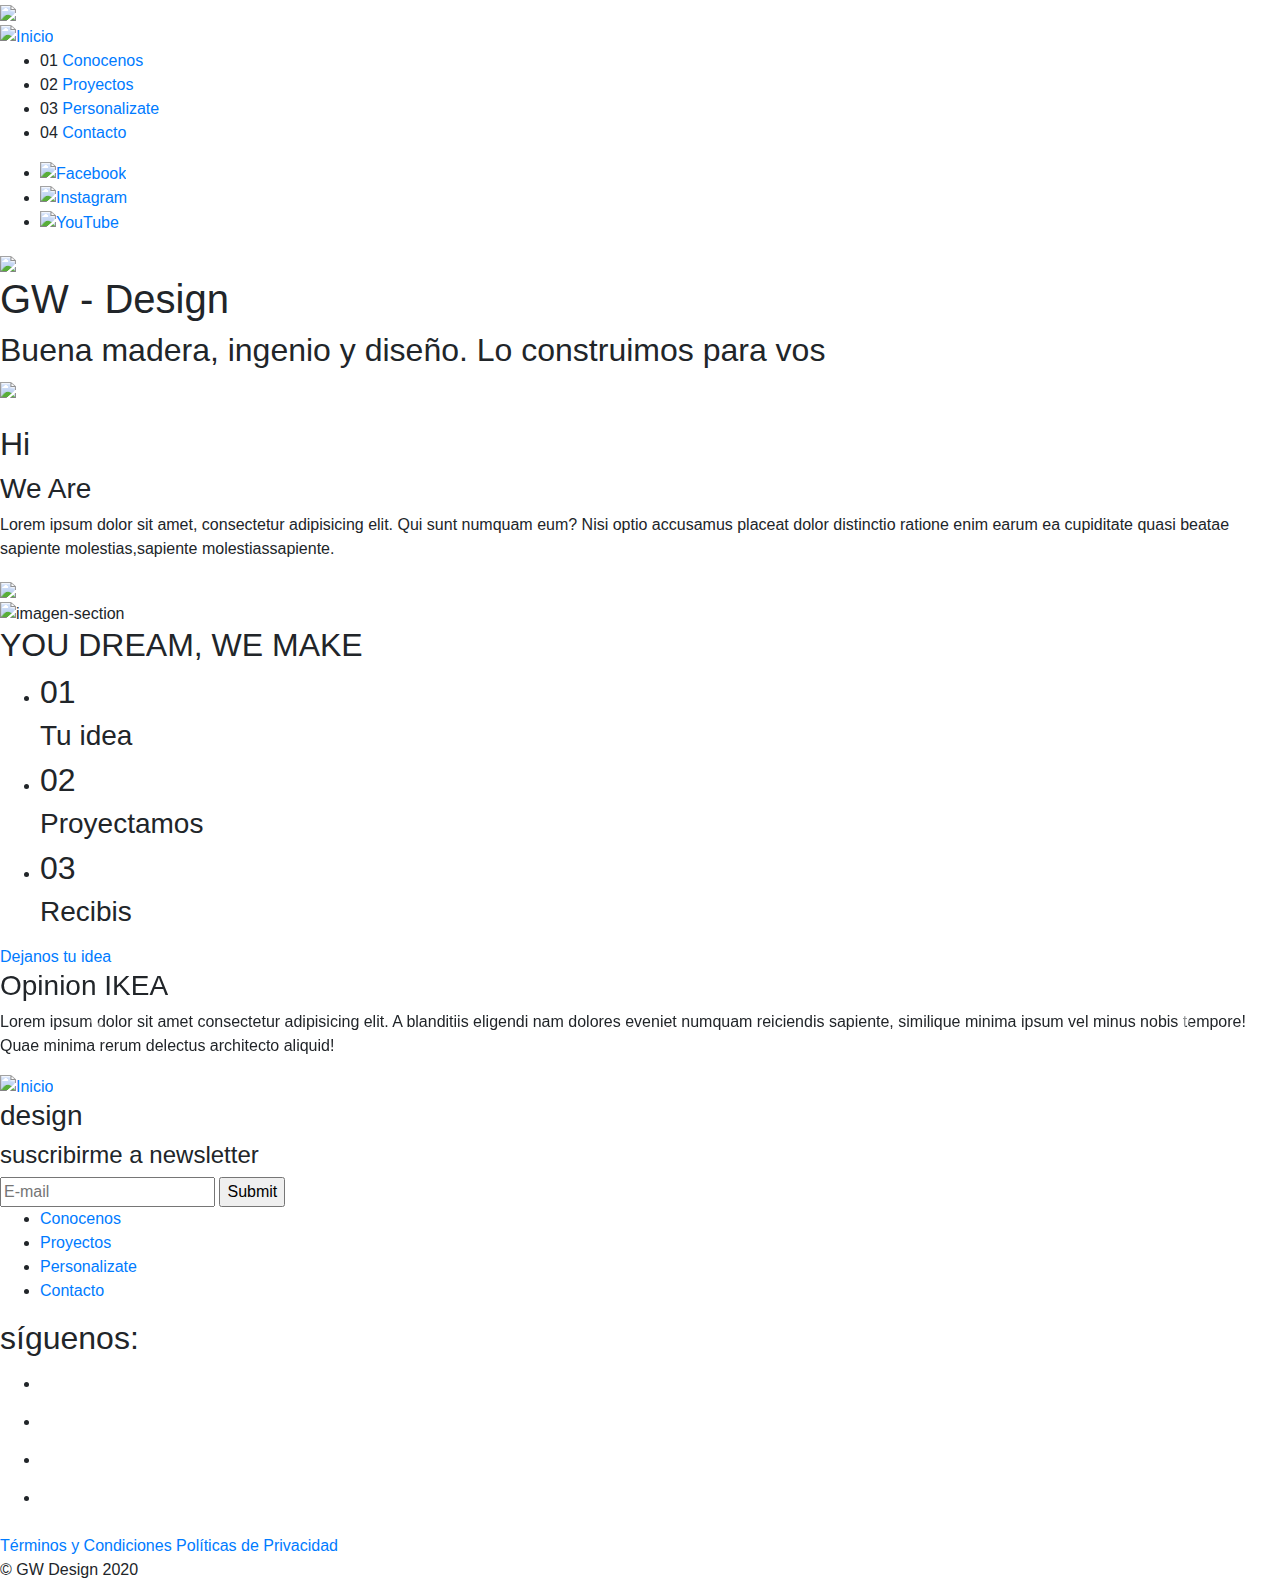
==== index.html @ 8728ce6c "agregue index html con wireframe" ====
<!DOCTYPE html>
<html lang="en">
<head>
    <meta charset="UTF-8">
    <meta name="viewport" content="width=device-width, initial-scale=1.0,  shrink-to-fit=no">
    <meta name="keywords" content="Wood, madera, diseño, personalizado, muebles, oficina, decoracion">
    <link rel="stylesheet" type="text/css" href="css/main.css">
    <link rel="stylesheet" href="https://cdnjs.cloudflare.com/ajax/libs/animate.css/4.1.0/animate.min.css"/>
    <link rel="stylesheet" href="css/animate.css">
    <link rel="stylesheet" href="css/bootstrap.css">
    <link rel="stylesheet" href="css/bootstrap-reboot.css">

    <!-- Bootstrap CSS -->
    <link rel="stylesheet" href="https://stackpath.bootstrapcdn.com/bootstrap/4.5.2/css/bootstrap.min.css" integrity="sha384-JcKb8q3iqJ61gNV9KGb8thSsNjpSL0n8PARn9HuZOnIxN0hoP+VmmDGMN5t9UJ0Z" crossorigin="anonymous">
    <title>GW Design</title>
</head>
<body>
    <header>
        <div id="mySidenav" class="sidenav">
            <a href="javascript:void(0)" class="closeboton""><div class="containeren change" onclick="closeNav()"><img src="images/closemenu.png" width="120px"></div></a>
                <section class="gran-menu">
                    <div class="inicio">
                        <a href="index.html"><img src="images/GWD.png" alt="Inicio" class="logo-ini" height="150px"></a>
                    </div>
                    <div class="lista">   
                        <ul class="listeni-menu">
                            <li>
                                <div class="menu-compuesto">
                                    <span class="number">01</span>
                                    <a href="conocenos.html" class="a-no-se-rompe">Conocenos</a>
                                </div>
                            </li>                    
                            <li>
                                <div class="menu-compuesto">
                                    <span class="number">02</span>
                                    <a href="nuestros-proyectos.html" class="a-no-se-rompe">Proyectos</a>
                                </div>
                            </li>                            
                            <li>
                                <div class="menu-compuesto">
                                    <span class="number">03</span>
                                    <a href="personalizate.html" class="a-no-se-rompe">Personalizate</a>
                                </div>
                            </li>                    
                            <li>
                                <div class="menu-compuesto">
                                    <span class="number">04</span>
                                    <a href="contacto.html" class="a-no-se-rompe">Contacto</a>
                                </div>
                            </li>
                        </ul>
                    </div>
                    <ul class="redes">
                        <li><a href="https://www.facebook.com"target="_blank"><img src="images/face.png" alt="Facebook" width="20px"></a></li>
                        <li><a href="https://www.instagram.com"target="_blank"><img src="images/insta.png" alt="Instagram" width="20px"></a></li>
                        <li><a href="https://www.youtube.com"target="_blank"><img src="images/you.png" alt="YouTube" width="20px"></a></li>            
                    </ul>
                </section>
        </div>
            <div class="boton-openmenu">    
                <img src="images/openmenu.png" class="containeren" onclick="openNav()" width="120px">
            </span>
    </header>
<div class="line-mid"></div>
<section>
    <div class="design">
        <h1>GW - Design</h1>
        <div class="line-design">
            <span class="linegros"></span>
            <h2 class="descri">Buena madera, ingenio y diseño. Lo construimos para vos</h2>
        </div>
        <a href="#hi-we"><img src="images/go-to.png" width="50px" class="go-hi"></a>
    </div>
</section>
<a href="index.html"><img src="images/GWd.png" height="150px" class="goto-index" alt=""></a>
<a name=hi-we-are></a>
<section id="hi-we">
    <div class="line-mid-white"></div>
    <div class="int-hi-we">        
        <div class="hi-descri">
            <h2>Hi</h2>
            <h3>We Are</h3>        
            <p>Lorem ipsum dolor sit amet, consectetur adipisicing elit. Qui sunt numquam eum? Nisi optio accusamus placeat dolor distinctio ratione enim earum ea cupiditate quasi beatae sapiente molestias,sapiente molestiassapiente.</p>
        </div>
        <div class="descubre">
            <a href="nuestros-proyectos.html"><img src="images/discover.png" width="50px" class="discover"></a>
        </div>
        <div class="traslate-bloq wow animate__animated animate__fadeInUp"></div>
        <img src="images/giphy.gif" alt="imagen-section" class="hi-img wow animate__animated animate__fadeInRight " height="300px" width="300px">
        
    </div>
    
</section>
<section class="dream">
    <div>
        <h2>YOU DREAM, WE MAKE</h2>
    </div>
    <div>
        <ul class="idea">
        <li>
            <div>
                <h2>01</h2>
            </div>                
            <div>
                <h3>Tu idea</h3>
            </div>
        </li>
        <li>
            <div>
                <h2>02</h2>
            </div>
            <div>
                <h3>Proyectamos</h3>
            </div>
        </li>
        <li>
            <div>
                <h2>03</h2>
            </div>
            <div>
                <h3>Recibis</h3>
            </div>
    
        </li>            
        </ul>
    </div>
    <div>
            <a href="personalizate.html">Dejanos tu idea</a>
    </div>
</section>


<!BOOTSTRAP!>
<section>
    <div id="carouselExampleFade" class="carousel slide carousel-fade" data-ride="carousel">
        <div class="carousel-inner">
          <div class="carousel-item active">
              <div class="bloque-slider">
                  <h3>Opinion IKEA</h3>
                  <p>Lorem ipsum dolor sit amet consectetur adipisicing elit. A blanditiis eligendi nam dolores eveniet numquam reiciendis sapiente, similique minima ipsum vel minus nobis tempore! Quae minima rerum delectus architecto aliquid!</p>
              </div>
          </div>
          <div class="carousel-item">
            <div class="bloque-slider">
                <h3>Opinion Dêgê</h3>
                <p> A blanditiis eligendi nam dolores eveniet numquam reiciendis sapiente, similique minima ipsum vel minus nobis tempore! Quae minima rerum delectus architecto aliquid! Lorem ipsum dolor sit amet consectetur adipisicing elit.</p>
            </div>
          </div>
          <div class="carousel-item">
            <div class="bloque-slider">
                <h3>Opinion Awwwards</h3>
                <p>similique minima ipsum vel minus nobis tempore! Quae minima rerum delectus architecto aliquid!Lorem ipsum dolor sit amet consectetur adipisicing elit. A blanditiis eligendi nam dolores eveniet numquam reiciendis sapiente, </p>
            </div>
          </div>
        </div>
        <a class="carousel-control-prev" href="#carouselExampleFade" role="button" data-slide="prev">
          <span class="carousel-control-prev-icon" aria-hidden="true"></span>
          <span class="sr-only">Previous</span>
        </a>
        <a class="carousel-control-next" href="#carouselExampleFade" role="button" data-slide="next">
          <span class="carousel-control-next-icon" aria-hidden="true"></span>
          <span class="sr-only">Next</span>
        </a>
    </div>
</section>


<footer id="footer">
    <div class="bigfooter">
        <div class="footer-left">
            <div class="foot-logo">
                <a href="index.html"><img src="images/GWdesplegado.png" alt="Inicio" width="100px"></a>
                <h3>design</h3>
            </div>
            <div class="foot-newsletter">
                <h4>suscribirme a newsletter</h4>
                <form method="POST" action="#" enctype="multipart/form-data" class="form-newsletter">
                    <input type="email" placeholder="E-mail" class="borderline" required>
                    <input type="submit" class="register-newsletter">
                </form>
                
            </div>
        </div>
        <div class="footer-right">
                <div class="foot-menu">
                <ul>
                    <li><a href="conocenos.html">Conocenos</a></li>                    
                    <li><a href="nuestros-proyectos.html">Proyectos</a></li>
                    <li><a href="personalizate.html">Personalizate</a></li>                    
                    <li><a href="contacto.html">Contacto</a></li>
                </ul>
            </div>
            <div class="footer-redes">
                <h2>síguenos:</h2>
                <div>
                    <ul class="logo-redfoot">
                        <li><a href="https://www.facebook.com"  target="_blank"><svg class="circle" width="38" height="38" viewBox="0 0 38 38" fill="none" xmlns="http://www.w3.org/2000/svg"><path fill-rule="evenodd" clip-rule="evenodd" d="M38 19C38 29.4934 29.4934 38 19 38C8.50659 38 0 29.4934 0 19C0 8.50659 8.50659 0 19 0C29.4934 0 38 8.50659 38 19ZM20.3863 19.7439H23.7766L24.2254 15.3829H20.3866V12.8139C20.3866 11.8503 21.0234 11.6241 21.4762 11.6241H24.2369V7.38701L20.432 7.37109C16.2092 7.37109 15.2497 10.5341 15.2497 12.5541V15.3788H12.8067V19.7439H15.2497V32.1644H20.3863V19.7439Z"></path></svg></a></li>
                        <li><a href="https://www.instagram.com"target="_blank"><svg class="circle" width="38" height="38" viewBox="0 0 38 38" fill="none" xmlns="http://www.w3.org/2000/svg"><path d="M22.6367 19C22.6367 21.0085 21.0085 22.6367 19 22.6367C16.9915 22.6367 15.3633 21.0085 15.3633 19C15.3633 16.9915 16.9915 15.3633 19 15.3633C21.0085 15.3633 22.6367 16.9915 22.6367 19Z" ></path><path d="M27.505 12.5655C27.3302 12.0918 27.0513 11.663 26.6889 11.311C26.3369 10.9486 25.9084 10.6697 25.4344 10.4949C25.05 10.3456 24.4725 10.1679 23.4088 10.1194C22.2581 10.067 21.9131 10.0557 19 10.0557C16.0866 10.0557 15.7416 10.0667 14.5912 10.1192C13.5275 10.1679 12.9497 10.3456 12.5656 10.4949C12.0916 10.6697 11.6628 10.9486 11.3111 11.311C10.9487 11.663 10.6698 12.0915 10.4947 12.5655C10.3454 12.9499 10.1677 13.5277 10.1193 14.5914C10.0668 15.7418 10.0555 16.0868 10.0555 19.0002C10.0555 21.9133 10.0668 22.2583 10.1193 23.409C10.1677 24.4727 10.3454 25.0502 10.4947 25.4346C10.6698 25.9086 10.9484 26.3371 11.3108 26.6891C11.6628 27.0515 12.0913 27.3304 12.5653 27.5052C12.9497 27.6548 13.5275 27.8325 14.5912 27.8809C15.7416 27.9334 16.0863 27.9444 18.9997 27.9444C21.9134 27.9444 22.2584 27.9334 23.4085 27.8809C24.4722 27.8325 25.05 27.6548 25.4344 27.5052C26.3859 27.1382 27.138 26.3861 27.505 25.4346C27.6543 25.0502 27.832 24.4727 27.8807 23.409C27.9332 22.2583 27.9442 21.9133 27.9442 19.0002C27.9442 16.0868 27.9332 15.7418 27.8807 14.5914C27.8323 13.5277 27.6546 12.9499 27.505 12.5655ZM19 24.6022C15.9057 24.6022 13.3974 22.0942 13.3974 18.9999C13.3974 15.9056 15.9057 13.3975 19 13.3975C22.094 13.3975 24.6024 15.9056 24.6024 18.9999C24.6024 22.0942 22.094 24.6022 19 24.6022ZM24.8239 14.4853C24.1008 14.4853 23.5146 13.8991 23.5146 13.176C23.5146 12.453 24.1008 11.8668 24.8239 11.8668C25.5469 11.8668 26.1331 12.453 26.1331 13.176C26.1328 13.8991 25.5469 14.4853 24.8239 14.4853Z" ></path><path d="M19 0C8.50819 0 0 8.50819 0 19C0 29.4918 8.50819 38 19 38C29.4918 38 38 29.4918 38 19C38 8.50819 29.4918 0 19 0ZM29.8443 23.4981C29.7916 24.6595 29.6069 25.4524 29.3373 26.1465C28.7705 27.612 27.612 28.7705 26.1465 29.3373C25.4527 29.6069 24.6595 29.7913 23.4984 29.8443C22.3349 29.8974 21.9632 29.9102 19.0003 29.9102C16.037 29.9102 15.6657 29.8974 14.5019 29.8443C13.3408 29.7913 12.5476 29.6069 11.8538 29.3373C11.1256 29.0633 10.4663 28.6339 9.92125 28.0788C9.36635 27.534 8.93698 26.8744 8.66301 26.1465C8.39339 25.4527 8.20871 24.6595 8.15594 23.4984C8.10231 22.3346 8.08984 21.963 8.08984 19C8.08984 16.037 8.10231 15.6654 8.15565 14.5019C8.20842 13.3405 8.39281 12.5476 8.66243 11.8535C8.9364 11.1256 9.36606 10.466 9.92125 9.92125C10.466 9.36606 11.1256 8.93669 11.8535 8.66272C12.5476 8.3931 13.3405 8.20871 14.5019 8.15565C15.6654 8.1026 16.037 8.08984 19 8.08984C21.963 8.08984 22.3346 8.1026 23.4981 8.15594C24.6595 8.20871 25.4524 8.3931 26.1465 8.66243C26.8744 8.9364 27.534 9.36606 28.079 9.92125C28.6339 10.4663 29.0636 11.1256 29.3373 11.8535C29.6072 12.5476 29.7916 13.3405 29.8446 14.5019C29.8977 15.6654 29.9102 16.037 29.9102 19C29.9102 21.963 29.8977 22.3346 29.8443 23.4981Z"></path></svg></a></li>
                        <li><a href="https://www.youtube.com"target="_blank">
                        <svg class="circle" width="38" height="38" viewBox="0 0 38 38" fill="none" xmlns="http://www.w3.org/2000/svg"><path d="M16.6334 22.5596L22.8139 19L16.6334 15.4404V22.5596Z"></path><path d="M19 0C8.50819 0 0 8.50819 0 19C0 29.4918 8.50819 38 19 38C29.4918 38 38 29.4918 38 19C38 8.50819 29.4918 0 19 0ZM30.8721 19.0194C30.8721 19.0194 30.8721 22.8727 30.3833 24.7308C30.1093 25.7478 29.3074 26.5497 28.2904 26.8234C26.4323 27.3125 19 27.3125 19 27.3125C19 27.3125 11.5871 27.3125 9.70961 26.804C8.69258 26.5303 7.89067 25.7281 7.6167 24.7111C7.12761 22.8727 7.12761 19 7.12761 19C7.12761 19 7.12761 15.147 7.6167 13.2889C7.89038 12.2719 8.71201 11.4503 9.70961 11.1766C11.5677 10.6875 19 10.6875 19 10.6875C19 10.6875 26.4323 10.6875 28.2904 11.196C29.3074 11.4697 30.1093 12.2719 30.3833 13.2889C30.8918 15.147 30.8721 19.0194 30.8721 19.0194Z"></path></svg></a></li> 
                        <li><a href="https://www.linkedin.com/"  target="_blank"><svg class="circle" width="38" height="38" viewBox="0 0 38 38" fill="none" xmlns="http://www.w3.org/2000/svg"><path d="M19 0C8.50819 0 0 8.50819 0 19C0 29.4918 8.50819 38 19 38C29.4918 38 38 29.4918 38 19C38 8.50819 29.4918 0 19 0ZM13.4788 28.7227H8.85146V14.8011H13.4788V28.7227ZM11.1653 12.9001H11.1351C9.58234 12.9001 8.57806 11.8312 8.57806 10.4953C8.57806 9.1292 9.61307 8.08984 11.196 8.08984C12.779 8.08984 13.7531 9.1292 13.7832 10.4953C13.7832 11.8312 12.779 12.9001 11.1653 12.9001ZM30.1641 28.7227H25.5373V21.275C25.5373 19.4033 24.8673 18.1268 23.1931 18.1268C21.9148 18.1268 21.1535 18.9878 20.8189 19.819C20.6966 20.1165 20.6667 20.5322 20.6667 20.9482V28.7227H16.0397C16.0397 28.7227 16.1003 16.1072 16.0397 14.8011H20.6667V16.7723C21.2816 15.8237 22.3819 14.4744 24.8369 14.4744C27.8813 14.4744 30.1641 16.4641 30.1641 20.7401V28.7227Z"></path></svg></a></li>
                    </ul>
                </div>
            </div>
        </div>
    </div>
    <div class="foot-end">  
        <div class="foot-terms">
            <a href="#">Términos y Condiciones</a>
            <a href="#">Políticas de Privacidad</a>
        </div>
        <div class="copyright"><span>©</span> GW Design 2020</div>
    </div>
</footer>
</body>
</html>



<script>
    function openNav() {
        document.getElementById("mySidenav").style.width = "100vw";}
    function closeNav() {
        document.getElementById("mySidenav").style.width = "0";}
</script>
<script src="js/wow.min.js"></script>
<script>
new WOW().init();
</script>
<!-- jQuery first, then Popper.js, then Bootstrap JS -->
<script src="https://code.jquery.com/jquery-3.5.1.slim.min.js" integrity="sha384-DfXdz2htPH0lsSSs5nCTpuj/zy4C+OGpamoFVy38MVBnE+IbbVYUew+OrCXaRkfj" crossorigin="anonymous"></script>
<script src="https://cdn.jsdelivr.net/npm/popper.js@1.16.1/dist/umd/popper.min.js" integrity="sha384-9/reFTGAW83EW2RDu2S0VKaIzap3H66lZH81PoYlFhbGU+6BZp6G7niu735Sk7lN" crossorigin="anonymous"></script>
<script src="https://stackpath.bootstrapcdn.com/bootstrap/4.5.2/js/bootstrap.min.js" integrity="sha384-B4gt1jrGC7Jh4AgTPSdUtOBvfO8shuf57BaghqFfPlYxofvL8/KUEfYiJOMMV+rV" crossorigin="anonymous"></script>
</body>
</html>
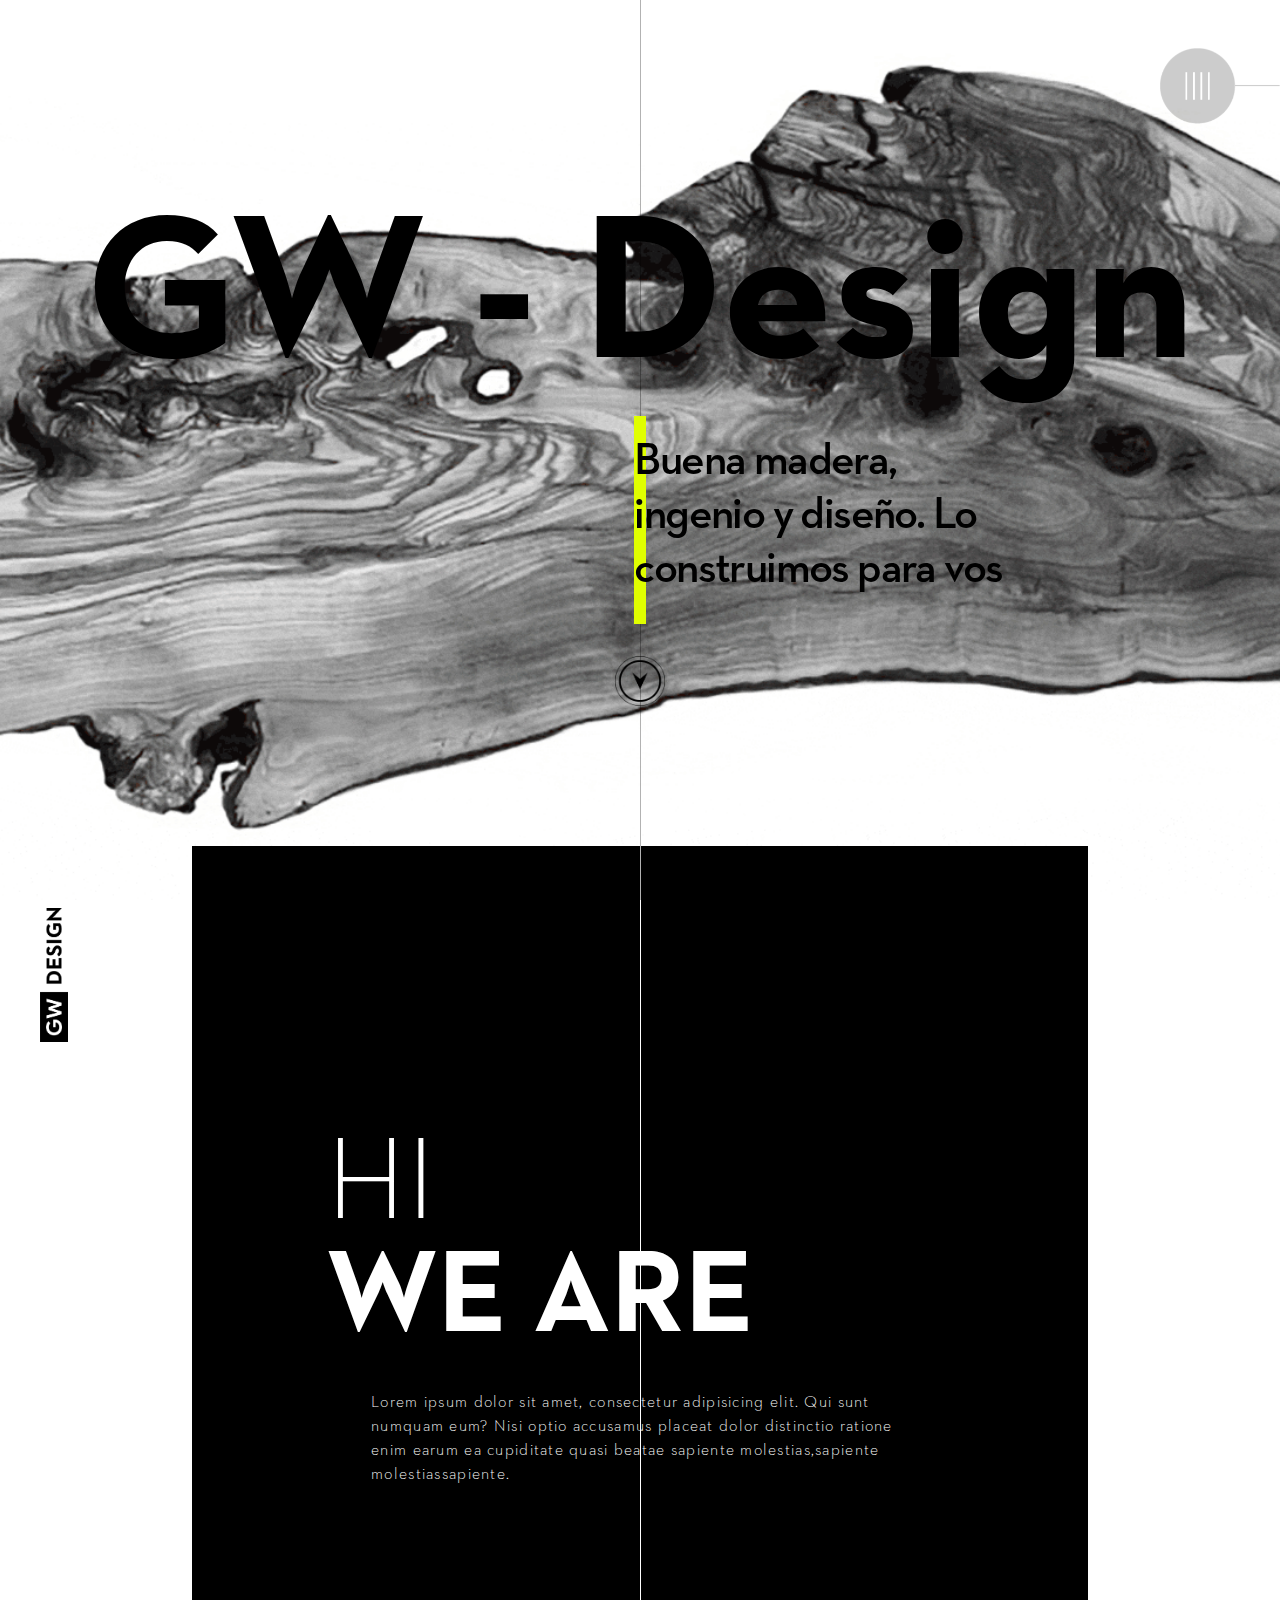
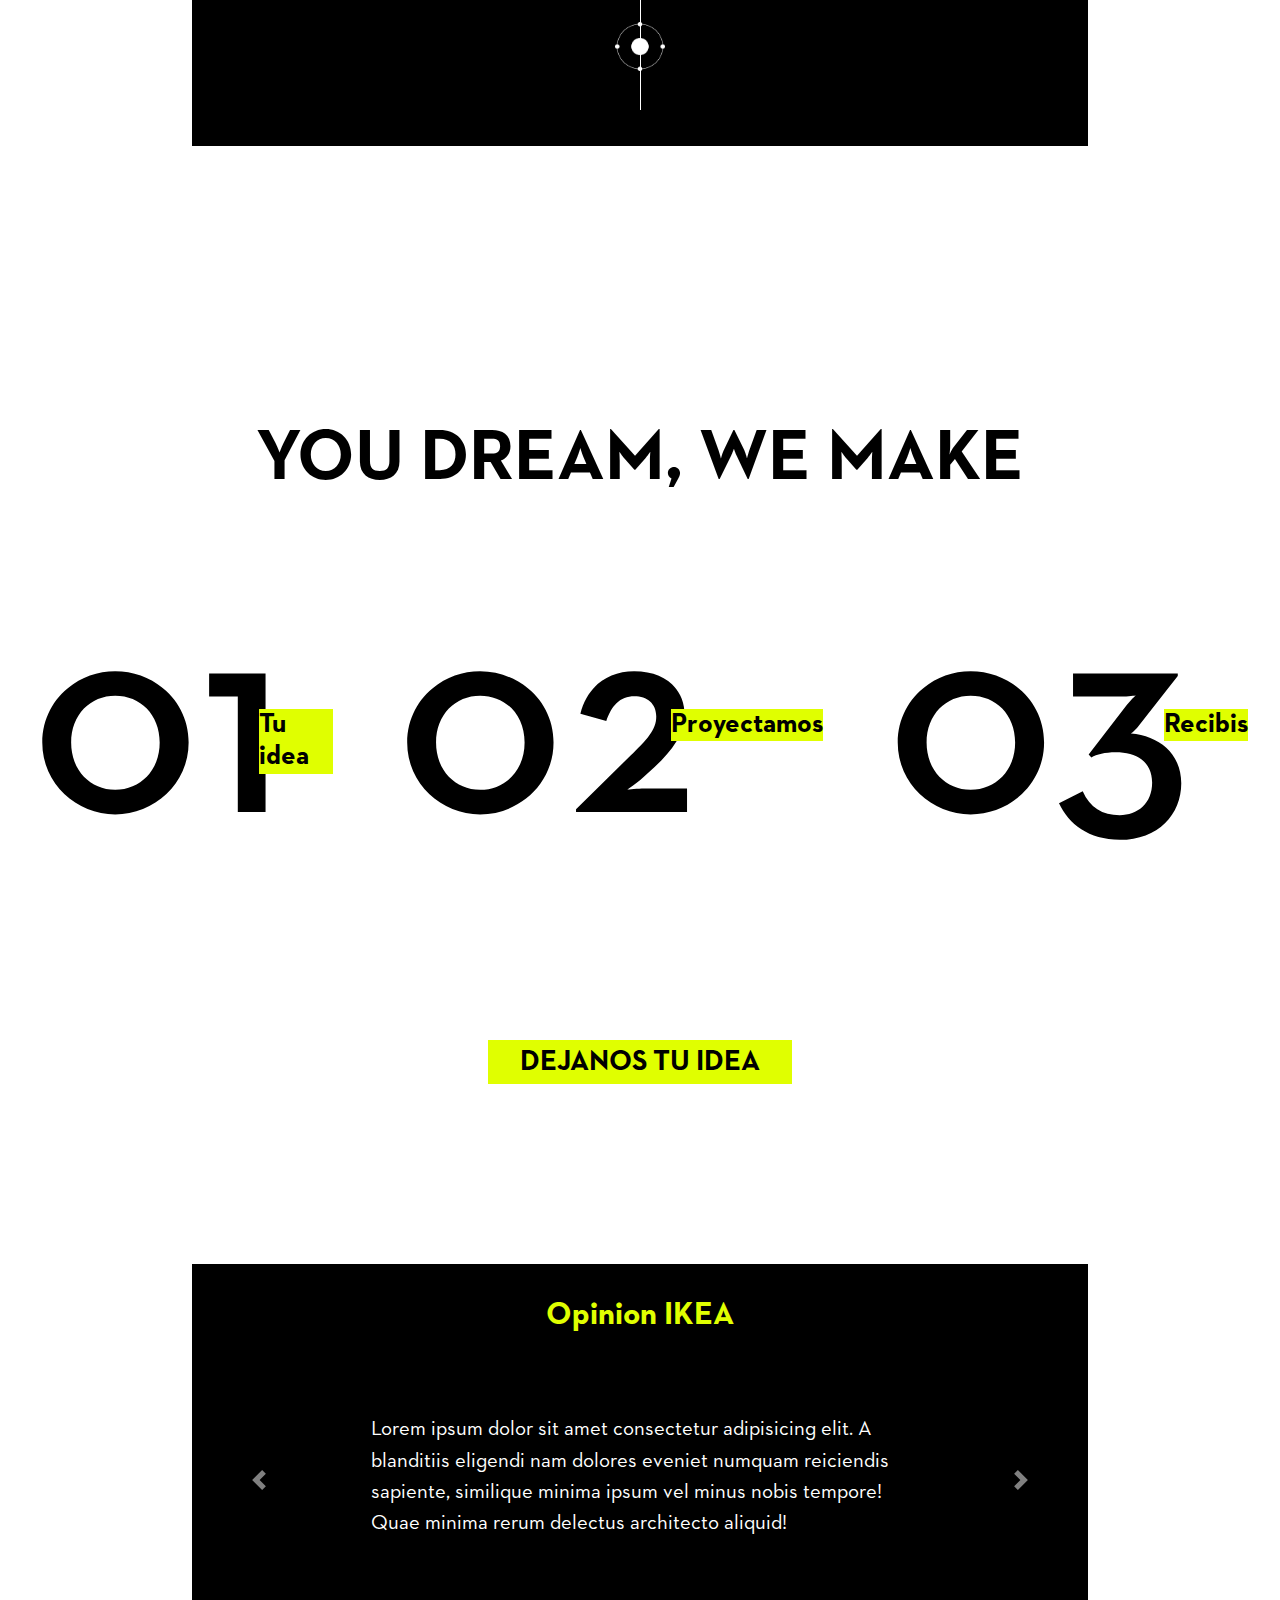
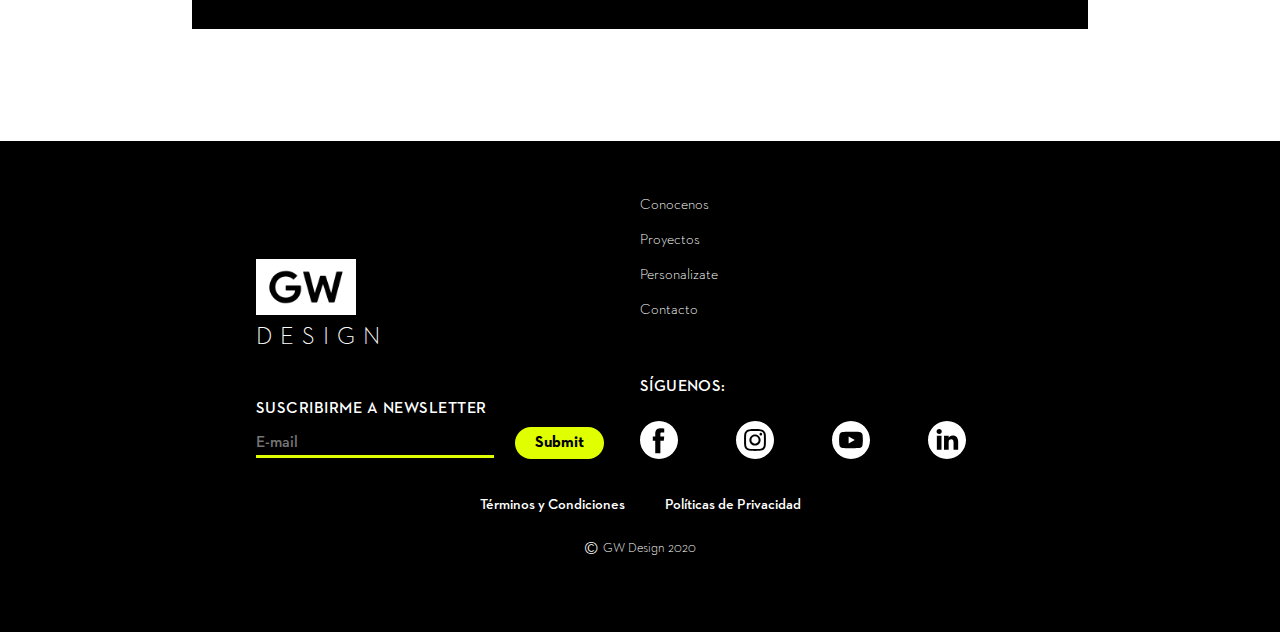
==== commit c5306eed: "actualizacion seo y titulos" ====
--- a/index.html
+++ b/index.html
@@ -3,7 +3,8 @@
 <head>
     <meta charset="UTF-8">
     <meta name="viewport" content="width=device-width, initial-scale=1.0,  shrink-to-fit=no">
-    <meta name="keywords" content="Wood, madera, diseño, personalizado, muebles, oficina, decoracion">
+    <meta name="description" content="Diseño y armado de muebles a medida>
+    <meta name="keywords" content="muebles a medida, muebles, escritorio, muebles personalizado, sillones, muebles para tv, rack tv, repisas de madera, estantes,  muebles rosario">
     <link rel="stylesheet" type="text/css" href="css/main.css">
     <link rel="stylesheet" href="https://cdnjs.cloudflare.com/ajax/libs/animate.css/4.1.0/animate.min.css"/>
     <link rel="stylesheet" href="css/animate.css">
@@ -12,7 +13,7 @@
 
     <!-- Bootstrap CSS -->
     <link rel="stylesheet" href="https://stackpath.bootstrapcdn.com/bootstrap/4.5.2/css/bootstrap.min.css" integrity="sha384-JcKb8q3iqJ61gNV9KGb8thSsNjpSL0n8PARn9HuZOnIxN0hoP+VmmDGMN5t9UJ0Z" crossorigin="anonymous">
-    <title>GW Design</title>
+    <title>GW Design - Diseñamos tu lugar unico</title>
 </head>
 <body>
     <header>
--- a/css/main.css
+++ b/css/main.css
@@ -0,0 +1,546 @@
+* {
+  padding: 0;
+  margin: 0;
+  scroll-behavior: smooth;
+  box-sizing: border-box;
+}
+
+.bloque-slider, .dream, .sidenav .gran-menu .redes {
+  display: flex;
+  flex-direction: column;
+  justify-content: center;
+  align-items: center;
+}
+
+.bloqder, .bloqizq, .sidenav .gran-menu .lista {
+  display: flex;
+  flex-direction: row;
+  justify-content: center;
+  align-items: center;
+}
+
+@font-face {
+  font-family: neutrabold;
+  src: url(../font/Neutraface2Text-Bold.otf);
+}
+@font-face {
+  font-family: neutralight;
+  src: url(../font/Neutraface2Text-Light.otf);
+}
+@font-face {
+  font-family: neutrabook;
+  src: url(../font/Neutraface2Text-Book.otf);
+}
+@font-face {
+  font-family: neutramed;
+  src: url(../font/Neutraface2Text-Demi.otf);
+}
+.sidenav {
+  height: 100vh;
+  width: 0vw;
+  position: fixed;
+  z-index: 1000;
+  top: 0;
+  left: 0;
+  background: #e0ff00;
+  overflow-x: hidden;
+  transition: 0.5s;
+}
+.sidenav .closeboton {
+  position: absolute;
+  right: 1rem;
+  top: 3rem;
+  cursor: pointer;
+}
+.sidenav .gran-menu {
+  width: 100vw;
+  display: grid;
+  grid-template-columns: 5vw 90vw 5vw;
+  grid-template-rows: 100vh;
+}
+.sidenav .gran-menu .inicio {
+  display: flex;
+  flex-direction: column;
+  justify-content: flex-end;
+  align-items: center;
+  margin-bottom: 13vh;
+}
+.sidenav .gran-menu .lista .listeni-menu {
+  display: flex;
+  flex-direction: column;
+  justify-content: space-between;
+  align-items: flex-start;
+  list-style: none;
+}
+.sidenav .gran-menu .lista .listeni-menu .menu-compuesto {
+  display: flex;
+  flex-direction: row;
+  justify-content: space-between;
+  align-items: flex-start;
+  padding: 2.8vh 0;
+}
+.sidenav .gran-menu .lista .listeni-menu .menu-compuesto .number {
+  font-family: "neutrabook";
+  font-size: 3vh;
+  padding-right: 2vw;
+}
+.sidenav .gran-menu .lista .listeni-menu .menu-compuesto .a-no-se-rompe {
+  text-decoration: none;
+  font-family: "neutrabold";
+  font-size: 10vh;
+  color: black;
+  transition: 0.35s;
+}
+.sidenav .gran-menu .lista .listeni-menu .menu-compuesto .a-no-se-rompe::after {
+  content: "";
+  display: block;
+  width: 0;
+  height: 7px;
+  background-color: black;
+  transition: 0.35s;
+}
+.sidenav .gran-menu .lista .listeni-menu .menu-compuesto .a-no-se-rompe:hover {
+  font-size: 11vh;
+}
+.sidenav .gran-menu .lista .listeni-menu .menu-compuesto .a-no-se-rompe:hover::after {
+  width: 110%;
+}
+.sidenav .gran-menu .redes {
+  justify-content: flex-end;
+  list-style: none;
+  margin-bottom: 12vh;
+  margin-right: 1.5rem;
+}
+.sidenav .gran-menu .redes li {
+  padding: 2vh 0 0 0;
+}
+
+.boton-openmenu {
+  position: fixed;
+  right: 0;
+  top: 3rem;
+  cursor: pointer;
+}
+
+.boton-openmenu-proy {
+  z-index: 999;
+}
+
+.goto-index {
+  background: white;
+  position: -webkit-sticky;
+  position: sticky;
+  top: 1.5rem;
+  left: 2rem;
+  padding: 0.5rem;
+  z-index: 900;
+}
+
+#footer {
+  padding: 2.5rem 20vw 4rem 20vw;
+  background: black;
+}
+#footer .bigfooter {
+  background-color: black;
+  display: flex;
+  justify-content: space-between;
+  min-width: 400px;
+}
+#footer .bigfooter .footer-left {
+  display: flex;
+  flex-direction: column;
+  justify-content: flex-end;
+  width: 50%;
+}
+#footer .bigfooter .footer-left h3 {
+  font-family: neutralight;
+  text-transform: uppercase;
+  font-size: 1.5rem;
+  letter-spacing: 0.5rem;
+  color: white;
+  padding-top: 0.5rem;
+}
+#footer .bigfooter .foot-newsletter {
+  margin-top: 2.5rem;
+  margin-bottom: 1.5rem;
+}
+#footer .bigfooter .foot-newsletter h4 {
+  font-family: neutramed;
+  text-transform: uppercase;
+  font-size: 1rem;
+  color: white;
+  letter-spacing: 0.03rem;
+}
+#footer .bigfooter .foot-newsletter .form-newsletter {
+  margin-top: 0.5rem;
+}
+#footer .bigfooter .foot-newsletter .form-newsletter .borderline {
+  width: 62%;
+  border-width: 0rem 0 3px 0;
+  border-color: #e0ff00;
+  box-sizing: border-box;
+  font-family: neutramed;
+  font-size: 1rem;
+  background: transparent;
+  color: white;
+}
+#footer .bigfooter .foot-newsletter .form-newsletter .register-newsletter {
+  font-size: 1rem;
+  background-color: #e0ff00;
+  font-family: neutrabold;
+  margin-left: 1rem;
+  padding: 0.25rem 1.25rem 0.25rem 1.25rem;
+  cursor: pointer;
+  border: 0;
+  border-radius: 1rem;
+}
+#footer .bigfooter .footer-right {
+  display: flex;
+  flex-direction: column;
+  justify-content: flex-end;
+  width: 50%;
+}
+#footer .bigfooter .footer-right .foot-menu li {
+  list-style: none;
+  margin: 0.85rem 0;
+  font-family: neutralight;
+  font-size: 0.9rem;
+}
+#footer .bigfooter .footer-right .foot-menu li a {
+  text-decoration: none;
+  color: white;
+}
+#footer .bigfooter .footer-right .foot-menu li a:hover {
+  font-family: neutramed;
+  font-size: 0.95rem;
+  letter-spacing: 0.025rem;
+  color: #e0ff00;
+}
+#footer .bigfooter .footer-right .footer-redes h2 {
+  font-family: neutramed;
+  text-transform: uppercase;
+  font-size: 1rem;
+  color: white;
+  letter-spacing: 0.025rem;
+  margin-top: 2.5rem;
+  margin-bottom: 1.5rem;
+}
+#footer .bigfooter .footer-right .footer-redes .logo-redfoot {
+  display: flex;
+}
+#footer .bigfooter .footer-right .footer-redes .logo-redfoot li {
+  list-style: none;
+  width: 100%;
+  justify-content: space-around;
+  margin-bottom: 0.5rem;
+}
+#footer .bigfooter .footer-right .footer-redes .logo-redfoot li .circle {
+  fill: white;
+}
+#footer .bigfooter .footer-right .footer-redes .logo-redfoot li .circle:hover {
+  fill: #e0ff00;
+}
+#footer .foot-end {
+  display: flex;
+  flex-direction: column;
+}
+#footer .foot-end .foot-terms {
+  display: flex;
+  justify-content: center;
+  margin-top: 0.75rem;
+  margin-bottom: 0.75rem;
+  font-family: neutramed;
+}
+#footer .foot-end .foot-terms a {
+  margin-left: 1.25rem;
+  margin-right: 1.25rem;
+  text-decoration: none;
+  color: white;
+  font-size: 0.9rem;
+}
+#footer .foot-end .foot-terms a:hover {
+  color: #e0ff00;
+}
+#footer .foot-end .copyright {
+  display: flex;
+  justify-content: center;
+  align-items: center;
+  font-family: neutralight;
+  color: white;
+  font-size: 0.8rem;
+}
+#footer .foot-end .copyright span {
+  font-size: 1.5rem;
+  margin-bottom: 0.22rem;
+  padding-right: 0.3rem;
+}
+
+.line-mid {
+  position: fixed;
+  width: 1px;
+  opacity: 0.3;
+  height: 100vh;
+  background-color: black;
+  left: 50%;
+  top: 0;
+  z-index: 1;
+}
+
+.design {
+  background: url(../images/great-fondo.gif);
+  background-size: cover;
+  background-position: center center;
+  display: flex;
+  flex-direction: column;
+  justify-content: center;
+  align-items: center;
+  padding-bottom: 20vh;
+  height: 100vh;
+  z-index: -1;
+}
+.design h1 {
+  z-index: 1;
+  margin-top: 18vh;
+  font-size: 23vh;
+  font-family: "neutrabold";
+  color: black;
+}
+.design .line-design {
+  z-index: 1;
+  display: flex;
+  flex-direction: row;
+  width: 33%;
+  margin-top: -1rem;
+  margin-left: 32%;
+}
+.design .line-design .linegros {
+  width: 30px;
+  background: #e0ff00;
+}
+.design .line-design .descri {
+  margin-left: -1.2rem;
+  font-size: 5vh;
+  font-family: "neutramed";
+  padding: 1.2rem 1.5rem 1.2rem 0.5rem;
+  letter-spacing: -0.1rem;
+  color: black;
+}
+.design .go-hi {
+  margin-top: 2rem;
+}
+.design .go-hi:hover {
+  background: white;
+  border-radius: 2rem;
+}
+
+#hi-we {
+  background: black;
+  min-height: 100vh;
+  margin: -15.9% 15vw 0 15vw;
+}
+#hi-we .line-mid-white {
+  position: absolute;
+  margin-top: 90vh;
+  width: 0.6px;
+  height: 100vh;
+  background-color: white;
+  left: 50%;
+  top: 0;
+}
+#hi-we .int-hi-we {
+  height: 100vh;
+  display: flex;
+  flex-direction: column;
+  justify-content: flex-end;
+  align-items: center;
+}
+#hi-we .int-hi-we .hi-descri {
+  position: relative;
+  top: 10vh;
+}
+#hi-we .int-hi-we .hi-descri h2 {
+  padding-top: 15%;
+  font-family: "neutralight";
+  font-size: 13vh;
+  margin-left: 15%;
+  text-transform: uppercase;
+  color: white;
+}
+#hi-we .int-hi-we .hi-descri h3 {
+  font-family: "neutrabold";
+  font-size: 13vh;
+  text-transform: uppercase;
+  margin-top: -4vh;
+  margin-left: 15%;
+  color: white;
+}
+#hi-we .int-hi-we .hi-descri p {
+  font-family: "neutralight";
+  padding-top: 1.5vh;
+  width: 60%;
+  margin: 0 20%;
+  color: white;
+  letter-spacing: 0.08rem;
+  z-index: 1;
+}
+#hi-we .int-hi-we .discover {
+  position: relative;
+  top: 25vh;
+  transition: 1s;
+}
+#hi-we .int-hi-we .discover:hover {
+  transform: rotate(360deg);
+}
+#hi-we .int-hi-we .traslate-bloq {
+  background-color: #e0ff00;
+  height: 15vh;
+  width: 34.9%;
+  position: absolute;
+  margin-left: -34.9%;
+  transition: 1s;
+}
+#hi-we .int-hi-we .hi-img {
+  position: relative;
+  left: 30%;
+}
+
+.dream {
+  margin: 30vh 0 20vh 0;
+  z-index: 1;
+  color: black;
+}
+.dream h2 {
+  font-family: "neutrabold";
+  font-size: 8vh;
+}
+.dream .idea {
+  display: flex;
+  justify-content: space-around;
+  padding-top: 7vh;
+  margin-bottom: 15vh;
+}
+.dream .idea li {
+  display: flex;
+  padding: 0 2rem;
+}
+.dream .idea li h2 {
+  font-size: 30vh;
+  font-family: "neutramed";
+  letter-spacing: 0.4rem;
+}
+.dream .idea li h3 {
+  background-color: #e0ff00;
+  margin-top: 15vh;
+  margin-left: -2.6vw;
+  font-family: "neutrabold";
+  font-size: 3vh;
+}
+.dream a {
+  font-family: "neutrabold";
+  text-transform: uppercase;
+  font-size: 1.8rem;
+  text-decoration: none;
+  color: black;
+  background-color: #e0ff00;
+  padding: 0.5rem 2rem;
+  z-index: 1100;
+}
+
+.bloque-slider {
+  width: 100%;
+  margin-bottom: 7.5%;
+  background: black;
+  color: white;
+}
+.bloque-slider h3 {
+  color: #e0ff00;
+  margin-bottom: 5rem;
+  margin-top: 2rem;
+  font-family: "neutrabold";
+  font-size: 2rem;
+}
+.bloque-slider p {
+  margin: 0 20% 5% 20%;
+  font-family: "neutrabook";
+  font-size: 1.3rem;
+  padding-bottom: 5%;
+}
+
+.conocenos {
+  display: flex;
+  flex-direction: column;
+  justify-content: flex-end;
+  align-items: center;
+  margin: 0 6vw;
+  height: 100vh;
+  overflow: hidden;
+}
+.conocenos h1 {
+  font-family: "neutrabold";
+  font-size: 4rem;
+  color: black;
+  text-align: center;
+  margin-bottom: 35vh;
+}
+.conocenos .office {
+  display: flex;
+  flex-direction: row;
+  justify-content: center;
+  align-items: center;
+}
+.conocenos .office .office1 {
+  position: relative;
+  right: 5rem;
+  bottom: 50%;
+}
+.conocenos .office .office-bloq {
+  background-color: #e0ff00;
+  width: 19%;
+  height: 40%;
+  position: absolute;
+  left: 26vw;
+  bottom: 0;
+}
+.conocenos .office .office2 {
+  position: relative;
+  left: 18rem;
+  bottom: 3rem;
+}
+.conocenos .office .office3 {
+  position: relative;
+  left: 4rem;
+  bottom: 65%;
+}
+
+.bloqder, .bloqizq {
+  height: 80vh;
+  transition: 5s;
+  margin: 10vh 6vw 10vh 6vw;
+}
+.bloqder .descder, .bloqizq .descder {
+  margin-left: 2vw;
+}
+.bloqder #desc h2, .bloqizq #desc h2 {
+  font-family: "neutrabold";
+  font-size: 4rem;
+  text-transform: uppercase;
+  margin-top: 10vh;
+  padding-bottom: 3vh;
+}
+.bloqder #desc h3, .bloqizq #desc h3 {
+  background-color: black;
+  color: #e0ff00;
+  font-size: 1.5rem;
+  font-family: "neutramed";
+  padding-bottom: 1vh;
+}
+.bloqder #desc p, .bloqizq #desc p {
+  font-family: "neutralight";
+  font-size: 1rem;
+  color: black;
+}
+
+.bloqizq .descizq {
+  text-align: end;
+  margin-right: 2vw;
+}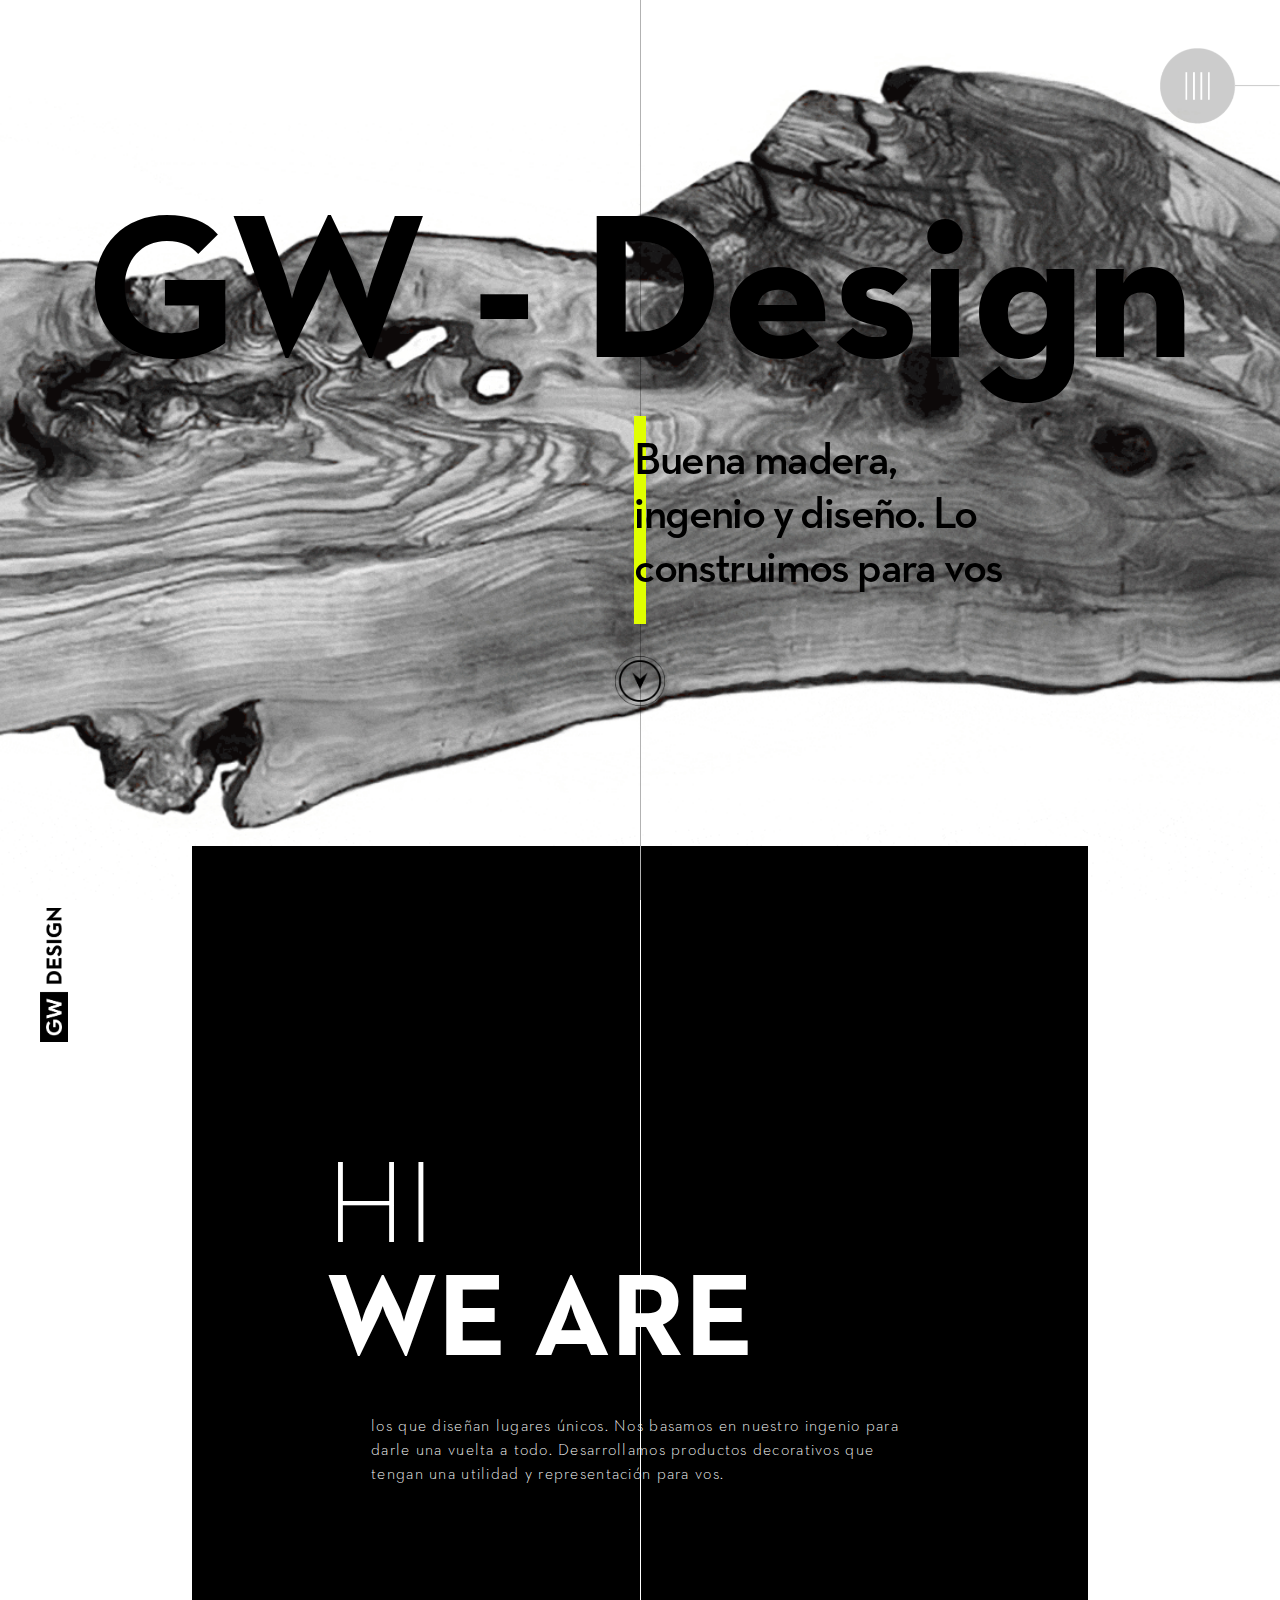
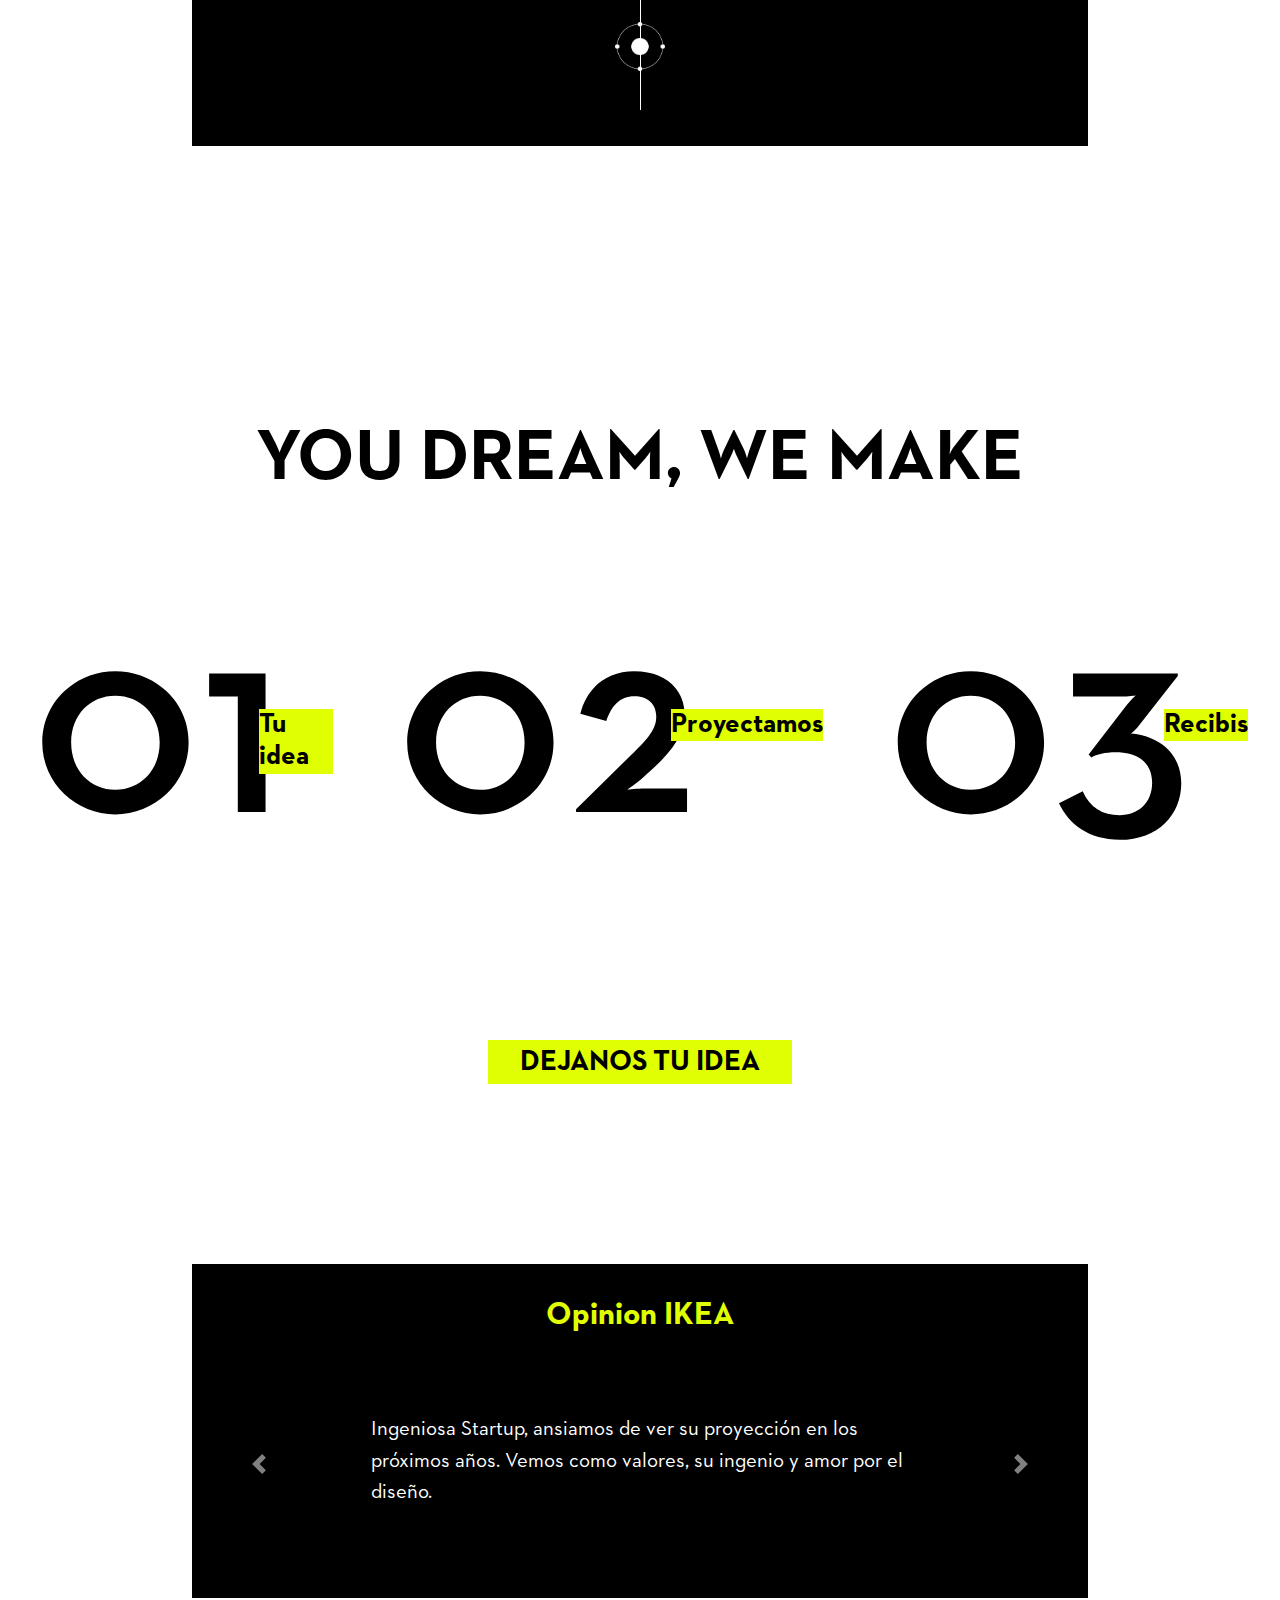
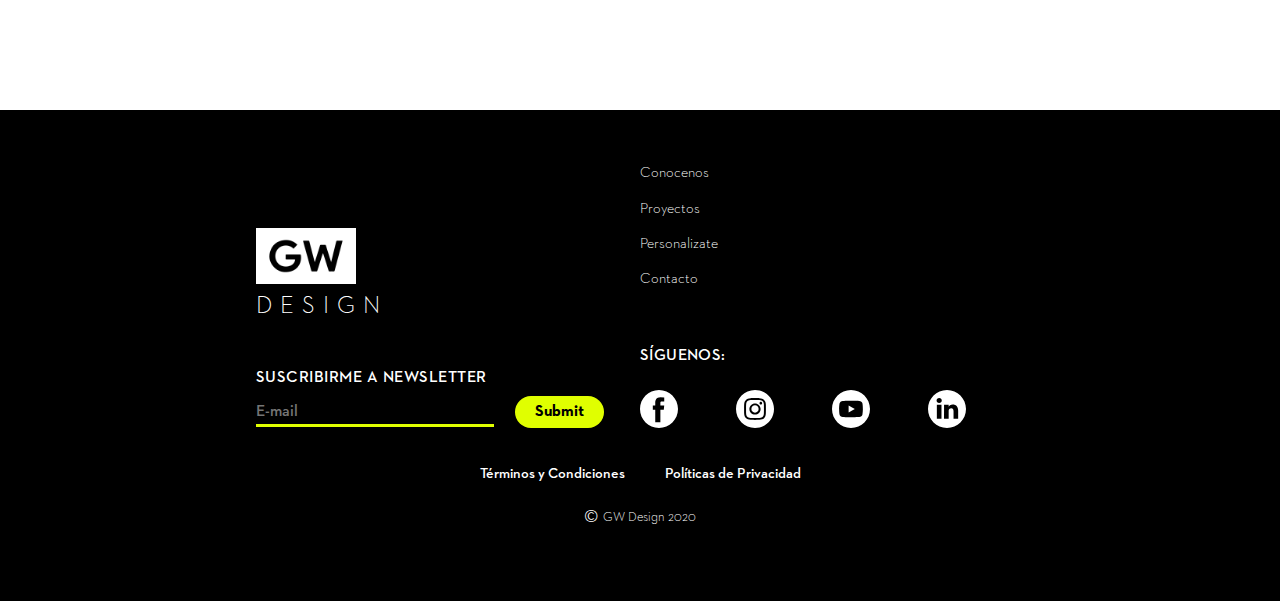
==== commit 21c3b69c: "correcciones de descripciones" ====
--- a/index.html
+++ b/index.html
@@ -2,15 +2,17 @@
 <html lang="en">
 <head>
     <meta charset="UTF-8">
-    <meta name="viewport" content="width=device-width, initial-scale=1.0,  shrink-to-fit=no">
-    <meta name="description" content="Diseño y armado de muebles a medida>
+    <meta name="viewport" content="width=device-width, initial-scale=1.0">
+    <meta name="description" content="Diseño y armado de muebles a medida">
     <meta name="keywords" content="muebles a medida, muebles, escritorio, muebles personalizado, sillones, muebles para tv, rack tv, repisas de madera, estantes,  muebles rosario">
-    <link rel="stylesheet" type="text/css" href="css/main.css">
+    <link rel="stylesheet" media="(max-width: 767px)" href="css/mediamax767.css" />
+    <link rel="stylesheet" media="(min-width: 768px)" type="text/css" href="css/main.css">
+    <link rel="stylesheet" media="(min-width: 768px)" type="text/css" href="css/style.css">
+    <!-- CSS media query on a link element -->
     <link rel="stylesheet" href="https://cdnjs.cloudflare.com/ajax/libs/animate.css/4.1.0/animate.min.css"/>
     <link rel="stylesheet" href="css/animate.css">
     <link rel="stylesheet" href="css/bootstrap.css">
     <link rel="stylesheet" href="css/bootstrap-reboot.css">
-
     <!-- Bootstrap CSS -->
     <link rel="stylesheet" href="https://stackpath.bootstrapcdn.com/bootstrap/4.5.2/css/bootstrap.min.css" integrity="sha384-JcKb8q3iqJ61gNV9KGb8thSsNjpSL0n8PARn9HuZOnIxN0hoP+VmmDGMN5t9UJ0Z" crossorigin="anonymous">
     <title>GW Design - Diseñamos tu lugar unico</title>
@@ -81,7 +83,7 @@
         <div class="hi-descri">
             <h2>Hi</h2>
             <h3>We Are</h3>        
-            <p>Lorem ipsum dolor sit amet, consectetur adipisicing elit. Qui sunt numquam eum? Nisi optio accusamus placeat dolor distinctio ratione enim earum ea cupiditate quasi beatae sapiente molestias,sapiente molestiassapiente.</p>
+            <p>los que diseñan lugares únicos. Nos basamos en nuestro ingenio para darle una vuelta a todo. Desarrollamos productos decorativos que tengan una utilidad y representación para vos.</p>
         </div>
         <div class="descubre">
             <a href="nuestros-proyectos.html"><img src="images/discover.png" width="50px" class="discover"></a>
@@ -98,7 +100,7 @@
     </div>
     <div>
         <ul class="idea">
-        <li>
+        <li class="idea__01">
             <div>
                 <h2>01</h2>
             </div>                
@@ -106,7 +108,7 @@
                 <h3>Tu idea</h3>
             </div>
         </li>
-        <li>
+        <li class="idea__02">
             <div>
                 <h2>02</h2>
             </div>
@@ -114,7 +116,7 @@
                 <h3>Proyectamos</h3>
             </div>
         </li>
-        <li>
+        <li class="idea__03">
             <div>
                 <h2>03</h2>
             </div>
@@ -138,19 +140,19 @@
           <div class="carousel-item active">
               <div class="bloque-slider">
                   <h3>Opinion IKEA</h3>
-                  <p>Lorem ipsum dolor sit amet consectetur adipisicing elit. A blanditiis eligendi nam dolores eveniet numquam reiciendis sapiente, similique minima ipsum vel minus nobis tempore! Quae minima rerum delectus architecto aliquid!</p>
+                  <p>Ingeniosa Startup, ansiamos de ver su proyección en los próximos años. Vemos como valores, su ingenio y amor por el diseño.</p>
               </div>
           </div>
           <div class="carousel-item">
             <div class="bloque-slider">
                 <h3>Opinion Dêgê</h3>
-                <p> A blanditiis eligendi nam dolores eveniet numquam reiciendis sapiente, similique minima ipsum vel minus nobis tempore! Quae minima rerum delectus architecto aliquid! Lorem ipsum dolor sit amet consectetur adipisicing elit.</p>
+                <p>Agilidad y eficacia como colegas de trabajo, bien asentados, y con un camino firme. Sin duda vemos marcadores de tendencias en un futuro cercano.</p> 
             </div>
           </div>
           <div class="carousel-item">
             <div class="bloque-slider">
                 <h3>Opinion Awwwards</h3>
-                <p>similique minima ipsum vel minus nobis tempore! Quae minima rerum delectus architecto aliquid!Lorem ipsum dolor sit amet consectetur adipisicing elit. A blanditiis eligendi nam dolores eveniet numquam reiciendis sapiente, </p>
+                <p>Demuestran aptitudes al momento de diseñar, ya sea gráfico o de los productos que comercializan. También nos lo demuestran con su sitio web, a la altura de sus productos.s</p>
             </div>
           </div>
         </div>
--- a/css/mediamax767.css
+++ b/css/mediamax767.css
@@ -0,0 +1,703 @@
+@font-face {
+    font-family: neutrabold;
+    src: url(../font/Neutraface2Text-Bold.otf);
+  }
+  @font-face {
+    font-family: neutralight;
+    src: url(../font/Neutraface2Text-Light.otf);
+  }
+  @font-face {
+    font-family: neutrabook;
+    src: url(../font/Neutraface2Text-Book.otf);
+  }
+  @font-face {
+    font-family: neutramed;
+    src: url(../font/Neutraface2Text-Demi.otf);
+  }
+  *{padding: 0;
+    margin: 0;
+    scroll-behavior: smooth;
+      box-sizing: border-box;}  
+
+                    /*//////MENU///////*/
+
+.sidenav{
+    height: 100vh;
+    width: 0vw;
+    position: fixed;
+    z-index: 1000;
+    top: 0;
+    left: 0;
+    background: #e0ff00;
+    overflow: hidden;
+    transition: 0.5s;}
+.closeboton{
+    transform: scale(0.8);
+    position: absolute;
+    right: -1rem;
+    bottom: 4rem;
+    overflow: hidden;}
+.gran-menu{
+    height: 100vh;
+    display: flex;
+    flex-direction: column;
+    justify-content: space-between;
+    align-items: center;}
+.inicio{
+    transform: rotate(90deg);
+    margin-top: -1rem}
+.listeni-menu{
+    list-style: none;
+    display: flex;
+    flex-direction: column;
+    justify-content: space-between;
+    align-items: flex-start;
+    padding-bottom: 3rem;
+    margin-left: -1.5rem;}
+.menu-compuesto{
+    display: flex;
+    justify-content: space-between;
+    align-items: flex-start;
+    padding:2vh 0 2vh 3vw;}
+.menu-compuesto .number{
+    font-family: "neutrabook";
+    font-size: 3vh;
+    padding-right:2vw;}
+.a-no-se-rompe{
+    text-decoration: none;
+    font-family: "neutrabold";
+    font-size: 7vh;
+    color: black;}
+.redes{
+    width: 50vw;
+    display: flex;
+    justify-content: space-between;
+    align-items: center;
+    list-style: none;
+    padding: 0 2vw 3vh 0 ;}
+.redes li{
+    transform: scale(1.6);}
+.boton-openmenu{
+    position: fixed;
+    right: -1rem;
+    bottom: 4rem;
+    transform: scale(0.8);
+    overflow: hidden;}
+.boton-openmenu-proy{
+    z-index: 999;}
+.goto-index{
+    display:none;}
+                /*//////FOOTER//////*/
+#footer{
+    padding: 5vh 0 1vh 0;
+    background-color: black;
+}
+.bigfooter{
+    padding: 0 5vw 0 5vw;
+    background-color: black;
+    display: flex;
+    flex-direction: column;}
+.footer-left{
+    display: flex;
+    flex-direction: column;}
+.footer-left h3{
+    font-family: neutralight;
+    text-transform: uppercase;
+    font-size: 1.5rem;
+    letter-spacing: 0.5rem;
+    color: white;
+    padding-top: 0.5rem;}
+.foot-newsletter{
+    margin-top: 2.5rem;
+    margin-bottom: 1.5rem;}
+.foot-newsletter h4{
+    font-family: neutramed;
+    text-transform: uppercase;
+    font-size: 1rem;
+    color: white;
+    letter-spacing: 0.2rem;}
+.form-newsletter{
+    margin-top: 0.5rem;}
+.borderline{
+    width: 75%;
+    border-width: 0rem 0 3px 0;
+    border-color: #e0ff00;
+    font-family: neutramed;
+    box-sizing: border-box;
+    font-size: 1.2rem;
+    background: transparent;
+    color: white;}
+.register-newsletter{
+    font-size: 1rem;
+    background-color: #e0ff00;
+    font-family: neutrabold;
+    padding:0.25rem 1rem 0.25rem 1rem;
+    border: 0;}
+.footer-right{
+    display: flex;
+    flex-direction: column;
+    align-items: flex-start;
+    justify-content: flex-start;}
+.foot-menu ul{
+    margin-top: 1rem;
+    display: grid;
+    grid-template-columns: 35vw 35vw;
+    grid-template-rows: 5vh 5vh;
+    list-style: none;
+    }
+.foot-menu li{
+    font-family: neutralight;
+    font-size: 1.1rem;}
+.foot-menu li a{
+    text-decoration: none;
+    color: white;}
+.footer-redes h2{
+    font-family: neutramed;
+    text-transform: uppercase;
+    font-size: 1rem;
+    color: white;
+    letter-spacing: 0.025rem;
+    margin-top: 1.5rem;
+    margin-bottom: 1.5rem;}
+.logo-redfoot{
+    width: 100%;
+    display: flex;
+    justify-content: space-around;
+    margin-left:1.85rem ;}
+.logo-redfoot li{
+    list-style: none;
+    padding: 0 1rem 0 1rem;   
+    margin-bottom: 0.5rem;}
+.circle{
+    fill: #e0ff00;}
+.foot-end{
+    display: flex;
+    flex-direction: column;
+    align-items: center;}
+.foot-terms{
+    display: grid;
+    grid-template-columns: 30vw 30vw;
+    padding-left:2.3rem;
+    margin-top: 0.75rem;
+    margin-bottom: 0.75rem;
+    font-family: neutramed;}   
+.foot-terms a{
+    text-decoration: none;
+    color: white;}
+.copyright{
+    display: flex;
+    justify-content: center;
+    align-items: center;
+    font-family: neutralight;
+    color: white;
+    font-size: 0.8rem;}
+.copyright span{
+    font-size: 1.5rem;
+    margin-bottom: 0.22rem;
+    padding-right: 0.3rem;}
+                        /*//////HOME//////*/
+.design{
+    background: url(../images/great-fondo.gif);
+    background-size: cover;
+    background-position:center center;
+    display: flex;
+    flex-direction: column;
+    justify-content: space-around;
+    align-items: center;
+    height: 100vh;
+    z-index: -1;
+    overflow: hidden;}
+.design h1{
+    z-index: 1;
+    padding-top: 7vh;
+    font-size: 8vh;
+    font-family: neutrabold;
+    color: black;}
+.descri{
+    margin-top:3.5rem;
+    text-align: center;
+    font-size: 3.1vh;
+    font-family: neutramed;
+    padding: 1.2rem 0.5rem 1.2rem 0.5rem;
+    letter-spacing: -0,1rem;
+    color: #e0ff00;
+    background-color: rgba(0, 0, 0, 0.5);}
+.go-hi{ 
+    padding-top: 20vh;}
+#hi-we{
+    background-color: black;
+    height: 100vh;}
+.int-hi-we{
+    height: 100vh;
+    display: flex;
+    flex-direction: column;
+    justify-content: space-around;
+    align-items: center;}
+.hi-descri{
+    position: relative;
+    top: 5vh;}
+.hi-descri h2{
+    margin-top:-3vh;
+    padding-left: 13vw;
+    font-family: neutralight;
+    font-size: 10vh;
+    text-transform: uppercase;
+    color:#e0ff00;}
+.hi-descri h3{
+    font-family: neutrabold;
+    font-size: 10vh;
+    text-transform: uppercase;
+    margin-top: -4vh;
+    padding-left: 13vw;
+    color: white;}
+.hi-descri p{
+    font-family: neutralight;
+    margin: 0 13%;
+    color: white;
+    letter-spacing: 0.08rem;
+    z-index: 1;}
+.discover{
+    padding: 5vh 0 0 0;}
+.discover:hover{
+    transform: rotate(360deg);}
+.traslate-bloq{
+    display: none;}
+.dream{
+    display: flex;
+    flex-direction: column;
+    justify-content: center;
+    align-items: center;
+    height: 60vh;
+    color:black;}
+.dream h2{
+    font-family: neutrabold;
+    font-size: 5vh;
+    text-align: center;}
+.idea{
+    display:flex;   
+    flex-direction: column;
+    justify-content: center;
+    list-style: none;}
+.idea li{
+    
+    display: flex;
+    padding:0 2rem;}
+.idea li h2{
+    font-size: 10vh;
+    font-family:neutramed;
+    letter-spacing:0.4rem;}
+.idea li h3{
+    background-color: #e0ff00;
+    margin-top: 3.8vh;
+    margin-left: -2.6vw;
+    font-family: neutrabold;
+    font-size: 3vh;}
+.idea__01{
+    margin-left: -10vw;}
+.idea__02{
+    margin-left: 5vw;
+}
+.idea__03{
+    position: relative;
+    margin-left: 25vw;}
+.dream a{
+    font-family: neutrabold;
+    text-transform: uppercase;
+    font-size: 1rem;
+    text-decoration: none;
+    color: black;
+    background-color: #e0ff00;
+    padding: 0.5rem 2rem;}
+.bloque-slider{
+    width: 100%;
+    margin-bottom: 7.5%;
+    background-color: black;
+    color: white;
+    display: flex;
+    flex-direction: column;
+    justify-content: center;
+    align-items: center;}
+.bloque-slider h3{
+    color: #e0ff00;
+    margin-bottom: 1rem;
+    margin-top: 1rem;
+    font-family: neutrabold;
+    font-size: 1.2rem;}
+.bloque-slider p{
+    margin: 0 20% 5% 20%;
+    font-family: neutrabook;
+    font-size: 1rem;
+    padding-bottom: 5%;}
+                /*//////PROYECTOS//////*/
+.project__title__img{
+    display: flex;
+    flex-direction: column;
+    justify-content: space-between;
+    position: absolute;
+    z-index: -100;
+    width: 100vw;
+    height: 100vh;}
+.project__title__img img{
+    height: 20%;}
+.project__title__text{
+    display: flex;
+    flex-direction: column;
+    justify-content: center;
+    align-items: center;
+    height: 100vh;}
+.project__title__text h3{
+    font-family: neutramed;
+    font-size: 1rem;
+    text-transform: uppercase;
+    margin-left: 50%;
+    background-color: #e0ff00;
+    padding:0.2rem 1rem 0.05rem 1rem;
+    margin-bottom: -1rem;}
+.project__title__text h1{
+    font-family: neutrabold;
+    font-size: 3rem;
+    text-transform: uppercase;
+    letter-spacing: 0.5rem;}
+.project__title__subt{
+    display: flex;
+    flex-direction: column;
+    height: 40%;
+    justify-content: space-between;
+    align-items: center;
+    padding-top: 5vh;}
+.project__title__subt h2{
+    font-family: neutramed;
+    font-size: 2.5rem;}
+.project-living{
+    height: 50vh;
+    background-color: black;
+    display: flex;
+    flex-direction: row;
+    justify-content: center;
+    align-items: center;}
+.project-living img{
+    z-index: 2;
+    width: 100vw;}
+.project-rack{
+    background-color: black;
+    display: flex;
+    flex-direction: column;
+    justify-content: center;
+    align-items: center;
+    z-index: 2;
+    padding: 0% 10%;
+    text-align: center;
+    color: white;
+    font-family: neutrabook;
+    font-size: 1.2rem;
+    height: 50vh;}
+.project__rack__title{
+    color: #e0ff00;
+    margin-top: 15%;
+    font-family: neutrabold;
+    text-transform: uppercase;
+    letter-spacing: 0.2rem;
+    z-index: 2;
+    font-size: 1.5rem;}
+.w3-row-padding{
+    background: black;
+    display: flex;
+    flex-direction: column;
+    justify-content: center;
+    align-items: center;}
+.w3-container{
+    z-index: 2;}
+.project__wood{
+    display: flex;
+    flex-direction: column;
+    justify-content: center;
+    align-items: center;}
+.project__2{
+    height:40vh;
+    display: flex;
+    flex-direction: column;
+    justify-content: center;
+    align-items: center;}
+.project__2 h2{
+    font-family: neutrabold;
+    font-size: 3rem;}
+.project__wood img{
+    width: 100vw;}
+.wood__text{
+    display: flex;
+    flex-direction: column;
+    justify-content: center;
+    align-items: center;
+    margin: 0 10%;
+    height: 60vh;}
+.wood__text h3{
+    font-size: 2.2rem;
+    font-family: neutrabold;}
+.wood__text p{
+    font-size: 1.3rem;
+    font-family: neutrabook;
+    text-align: center;}
+.wood__types{
+    height: 45vh;
+    width: 100vw;
+    display: flex;
+    flex-direction: row;
+    justify-content: space-evenly;}
+.wood__types img{
+    width: 30%;
+    height: 45vh;}
+.project__descrip{
+    display: none;}
+.descrip__text{
+    display: none;}
+.descrip__text2{
+    display: none;}   
+.descrip__img{
+    display: none;}
+.cont__supergallery{
+    background-color: #e0ff00;
+    width: 100vw;
+    padding: 0 2.5vw;}
+.image__gallery{
+    display: flex;
+    flex-direction: column;
+    height: 280vh;
+    overflow: hidden;}
+.image__gallery img{
+    max-width: 95vw;
+    height: 70vh;}
+                    /*////// CONOCENOS //////*/
+.conocenos{
+    display: flex;
+    flex-direction: column;
+    justify-content: center;
+    align-items: center;}
+.conocenos h1{
+    height: 20vh;
+    font-family: neutrabold;
+    font-size: 2rem;
+    color: black;
+    text-align: center;
+    padding-top: 10vh;}
+.office{
+    display: flex;
+    flex-direction: column;
+    justify-content: space-around;
+    align-items: center;
+    height: 80vh;
+padding-bottom:10vh ;}
+.office1{
+    height: 143px;
+    width: 250px;
+    position: relative;
+    left:-15vw;
+    margin-top: 7vh;}
+.office_bloq{
+    display: none;}
+.office2{
+    height: 143px;
+    width: 200px;
+    position: relative;
+    left:20vw;
+    margin-top: -2vh;}
+.office3{
+    height: 143px;
+    width: 300px;
+    position: relative;
+    left: -6vw;}
+.img-conocenos{
+    width: 100vw;
+    order: 1;}
+.bloqder{
+    display: flex;
+    flex-direction: column;
+    justify-content: center;
+    align-items: center;}
+.descder{
+    order: 2;
+    padding: 1.5vh 3vw 5vh 3vw;}
+#desc h2{
+    font-family: neutrabold;
+    font-size: 2rem;
+    text-transform: uppercase;}
+#desc h3{
+    background-color: black;
+    color: #e0ff00;
+    font-size: 1.1rem;
+    font-family: neutramed;
+    margin-bottom: 1vh;}
+
+    #desc p{
+    font-family: neutralight;
+    font-size: 1rem;
+    color: black;}
+.bloqizq{
+    display: flex;
+    flex-direction: column;
+    justify-content: center;
+    align-items: center;}
+.descizq{
+    order: 2;
+    adding: 1.5vh 3vw 5vh 3vw;}
+                /*////// PERSONALIZATE //////*/
+.person{
+    display: flex;
+    flex-direction: column;
+    justify-content: center;
+    align-items: center;}
+.person__form{
+    background-color: black;
+    display: flex;
+    flex-direction: column;
+    justify-content: space-between;
+    height: 80vh;
+    width: 90vw;
+    margin-top: 2.5vh;
+    overflow: auto;
+    padding: 3vh 2.5vw;
+    margin-bottom: 3vh;}
+legend{
+    font-family: neutramed;
+    font-size: 1.5rem;
+    padding-bottom: 1rem;
+    color: #e0ff00;
+    text-align: center;}
+.form__barra{
+    font-family: neutrabook;
+    font-size: 1.2rem;
+    border: none;
+    border-bottom: 3px solid #e0ff00;
+    background: transparent;
+    color: white;}
+textarea{
+    resize: none;}
+input:focus, text:focus{
+    font-family: neutramed;
+    outline: none;
+    color: white;}
+.form__ultimate__btn{
+    display: flex;
+    flex-direction: column;
+    align-items: center;}
+#foto{
+    color: white;}
+.button{
+    border: none;
+    margin-top: 4vh;
+    background-color: #e0ff00;
+    color: black;
+    padding: 1vh 4vw;
+    font-family: neutrabold;
+    font-size: 1.2rem;
+    letter-spacing: 0.15rem;}
+.person__ejemple{
+    display: flex;
+    flex-direction: column;
+    align-items: center;
+    width: 90vw;
+    background-color: #e0ff00;
+    color: black;
+    padding: 3vh 2.5vw;
+    margin-bottom: 3vh;}
+.person__ejemple h3{
+    font-family: neutramed;
+    font-size: 1.5rem;
+    padding-bottom: 2vh;
+    text-align: center;}
+.person__ejemple li{
+    list-style: none;}
+    .person__ejemple li a{
+        list-style: none;
+        display: flex;
+        flex-direction: column;
+        justify-content: center;
+        align-items: center;}
+.person__ejemple img{
+    width: 85%;
+    height: 80%;}
+.go__inicio__person__contact{
+    display: none;}
+                /*////// CONTACTO //////*/
+#gw__contact{
+    display: flex;
+    flex-direction: column;
+    justify-content: center;
+    align-items: center;}
+.contact__cont_form{
+    margin-top: 2.8vh;
+    margin-bottom: 2.8vh;
+    background-color: black;
+    color: #e0ff00;
+    display: flex;
+    flex-direction: column;
+    justify-content: center;
+    width: 90vw;
+    padding: 3vh 2.5vw;}
+.contact__form{
+    display: flex;
+    flex-direction: column;
+    height: 70vh;
+    justify-content: space-around;}
+.contact__form legend{
+    font-family: neutrabold;
+    font-size: 1.5rem;
+    letter-spacing: 0.1rem;}
+.form__barra{
+    font-family: neutrabook;
+    font-size: 1.2rem;
+    border: none;
+    border-bottom: 3px solid #e0ff00;
+    background: transparent;
+    color: white;}
+.form__barra textarea{
+    resize: none;}
+.form__barra input:focus, textarea:focus{
+    font-family: neutrabook;
+    outline: none;
+    color: white;}
+#inp-cont:focus{
+    background-color: black;
+    color: #e0ff00;
+    outline: none;
+    font-family: neutrabook;
+    font-size: 1.2rem;}
+.form__newsletter{
+    display: flex;
+    flex-direction: row;
+    justify-content: space-around;
+    align-items: center;
+    font-family: neutramed;
+    font-size: 1rem;}
+.contact__form__btn{
+    border: none;
+    background-color: #e0ff00;
+    color: black;
+    font-family: neutrabold;
+    padding: 1vh 0 0.8vh;
+    font-size: 1.2rem;
+    letter-spacing: 0.2rem;}
+.contact__find{
+    display: flex;
+    flex-direction: column;
+    justify-content: space-around;
+    width: 90vw;
+    background-color: black;
+    padding: 3vh 2.5vw;
+    color: white;
+    margin-bottom: 3vh;}
+.contact__find h3{
+    font-family: neutrabold;
+    color:#e0ff00;
+    font-size: 1.5rem;
+    text-align: center;
+    padding-bottom: 2rem;}
+.contact__find h4{
+    font-family: neutramed;
+    font-size: 1.2rem;
+    padding-bottom: 1rem;}
+.contact__find p{
+    font-family: neutrabook;
+    font-size: 1rem;}
+.contact__find iframe{
+    margin-top: 2rem;
+    width: 99%;}--- a/css/main.css
+++ b/css/main.css
@@ -5,14 +5,14 @@
   box-sizing: border-box;
 }
 
-.bloque-slider, .dream, .sidenav .gran-menu .redes {
+.project__descrip .descrip__text, .project__wood .wood__text, .project__wood, .gran-project .project-rack, .project__title__text, .bloque-slider, .dream, .sidenav .gran-menu .redes {
   display: flex;
   flex-direction: column;
   justify-content: center;
   align-items: center;
 }
 
-.bloqder, .bloqizq, .sidenav .gran-menu .lista {
+.project__descrip, .gran-project .w3-row-padding, .gran-project .project-living, .bloqder, .bloqizq, .sidenav .gran-menu .lista {
   display: flex;
   flex-direction: row;
   justify-content: center;
@@ -466,6 +466,55 @@
   padding-bottom: 5%;
 }
 
+@media screen and (max-width: 767px) {
+  .line-mid {
+    display: none;
+  }
+
+  .design {
+    background: url(../images/great-fondo.gif);
+    background-size: cover;
+    background-position: center center;
+    display: flex;
+    flex-direction: column;
+    justify-content: center;
+    align-items: center;
+    top: 0;
+    padding-bottom: 20vh;
+    height: 50vh;
+    width: 100%;
+    z-index: -1;
+  }
+  .design h1 {
+    z-index: 1;
+    width: 100vw;
+    text-align: center;
+    margin-top: 37vh;
+    font-size: 3 vh;
+    font-family: "neutrabold";
+    color: black;
+  }
+  .design .line-design {
+    z-index: 1;
+    display: flex;
+    flex-direction: column;
+    justify-content: center;
+    align-items: center;
+    width: 100%;
+    margin-top: -1rem;
+  }
+  .design .line-design .linegros {
+    display: none;
+  }
+  .design .line-design .descri {
+    margin-left: -1.2rem;
+    font-size: 5vh;
+    font-family: "neutramed";
+    padding: 1.2rem 1.5rem 1.2rem 0.5rem;
+    letter-spacing: -0.1rem;
+    color: black;
+  }
+}
 .conocenos {
   display: flex;
   flex-direction: column;
@@ -543,4 +592,390 @@
 .bloqizq .descizq {
   text-align: end;
   margin-right: 2vw;
+}
+
+.project__title__img {
+  display: flex;
+  flex-direction: column;
+  position: absolute;
+  z-index: -100;
+  width: 100vw;
+}
+.project__title__img img {
+  height: 50vh;
+}
+
+.project__title__text {
+  height: 100vh;
+}
+.project__title__text h3 {
+  font-family: "neutramed";
+  font-size: 1.8rem;
+  text-transform: uppercase;
+  margin-left: 45%;
+  background: #e0ff00;
+  padding: 0.2rem 1rem 0.05rem 1rem;
+  margin-bottom: -1rem;
+}
+.project__title__text h1 {
+  font-family: "neutrabold";
+  font-size: 8rem;
+  text-transform: uppercase;
+  letter-spacing: 0.5rem;
+}
+.project__title__text .project__title__subt {
+  display: flex;
+  flex-direction: row;
+  width: 40%;
+  justify-content: space-between;
+}
+.project__title__text .project__title__subt h2 {
+  font-family: "neutramed";
+  font-size: 1.5rem;
+}
+.project__title__text .project__title__subt h2 .subt__text {
+  margin-left: 6%;
+}
+
+.gran-project .project-line-white {
+  position: absolute;
+  width: 0.6px;
+  height: 260vh;
+  background-color: #ffffff83;
+  left: 50%;
+}
+.gran-project .project-living {
+  height: 100vh;
+  background-color: black;
+}
+.gran-project .project-living img {
+  z-index: 2;
+  height: 70%;
+  margin-top: 5%;
+}
+.gran-project .project-rack {
+  background-color: black;
+  height: 60vh;
+  z-index: 2;
+  padding: 0 10%;
+  text-align: center;
+  color: white;
+  font-family: "neutrabook";
+  letter-spacing: 0.1rem;
+  line-height: 1.5;
+  font-size: 2rem;
+}
+.gran-project .project-rack .project__rack__title {
+  color: #e0ff00;
+  margin-top: 3.5%;
+  font-family: "neutrabold";
+  text-transform: uppercase;
+  letter-spacing: 0.2rem;
+  z-index: 2;
+  font-size: 3rem;
+}
+.gran-project .w3-row-padding {
+  background: black;
+  height: 100vh;
+}
+.gran-project .w3-row-padding .w3-container {
+  z-index: 2;
+}
+.gran-project .w3-row-padding .w3-container .w3-hover-opacity {
+  z-index: 2;
+}
+
+.project__wood .project__2 {
+  height: 60vh;
+  display: flex;
+  flex-direction: column;
+  justify-content: flex-end;
+  align-items: center;
+}
+.project__wood .project__2 h2 {
+  font-family: "neutrabold";
+  font-size: 6.5rem;
+  margin: -1rem 0;
+}
+.project__wood img {
+  height: 80vh;
+  width: 100vw;
+  padding-top: 10vh;
+  z-index: 2;
+}
+.project__wood .wood__text {
+  text-align: center;
+  margin: 0 10%;
+  height: 60vh;
+}
+.project__wood .wood__text h3 {
+  font-size: 3rem;
+  font-family: "neutrabold";
+}
+.project__wood .wood__text p {
+  font-size: 2rem;
+  font-family: "neutrabook";
+}
+.project__wood .wood__types {
+  height: 100vh;
+  width: 100vw;
+  display: flex;
+  justify-content: space-evenly;
+  z-index: 2;
+}
+.project__wood .wood__types img {
+  height: 85%;
+  width: 18%;
+}
+
+.project__descrip {
+  height: 100vh;
+}
+.project__descrip .descrip__text {
+  height: 80vh;
+  width: 50vw;
+  padding: 0 2.5vw;
+}
+.project__descrip .descrip__text .descrip__int__one {
+  margin-left: -17vw;
+}
+.project__descrip .descrip__text .descrip__int__two {
+  margin-left: -10vw;
+}
+.project__descrip .descrip__text .descrip__int__3 {
+  margin-left: -26vw;
+}
+.project__descrip .descrip__text .descrip__int__4 {
+  margin-left: -3vw;
+}
+.project__descrip .descrip__img {
+  width: 50vw;
+  height: 80vh;
+  background-attachment: fixed;
+  background-size: cover;
+  background-image: url(../images/rack-3.jpg);
+}
+.project__descrip .descrip__img2 {
+  width: 50vw;
+  height: 80vh;
+  background-attachment: fixed;
+  background-size: cover;
+  background-image: url(../images/rack-4.jpg);
+  background-position: bottom;
+}
+
+.cont__supergallery {
+  background: #e0ff00;
+  width: 100%;
+  max-width: 120rem;
+  margin: auto;
+  padding-top: 0 1.5rem;
+}
+.cont__supergallery .image__gallery {
+  display: grid;
+  grid-gap: 1rem;
+  grid-template-columns: auto auto auto auto;
+  grid-auto-flow: dense;
+  padding: 5rem;
+}
+.cont__supergallery .image__gallery img {
+  position: relative;
+  width: 100%;
+  height: 100%;
+  overflow: hidden;
+  z-index: 100;
+}
+.cont__supergallery .image__gallery .img:nth-child(12) {
+  grid-column-start: span 2;
+}
+.cont__supergallery .image__gallery .img:nth-child(4) {
+  grid-column-start: span 2;
+}
+.cont__supergallery .image__gallery .img:nth-child(5) {
+  grid-column-start: span 2;
+}
+.cont__supergallery .image__gallery .img:nth-child(14) {
+  grid-column-start: span 4;
+}
+
+.person {
+  background-color: white;
+  height: 100vh;
+  background-position: center center;
+  background-size: cover;
+  display: flex;
+  flex-direction: row;
+  justify-content: space-evenly;
+  align-items: center;
+}
+.person .person__form {
+  background-color: black;
+  display: flex;
+  flex-direction: column;
+  justify-content: space-between;
+  height: 71vh;
+  width: 22vw;
+  overflow: auto;
+  padding: 3vh 1vw;
+}
+.person .person__form legend {
+  font-family: "neutramed";
+  font-size: 1.5rem;
+  padding-bottom: 1rem;
+  color: #e0ff00;
+}
+.person .person__form .form__barra {
+  font-family: "neutrabook";
+  border: none;
+  border-bottom: 2.5px solid #e0ff00;
+  background: transparent;
+  color: white;
+}
+.person .person__form textarea {
+  resize: none;
+}
+.person .person__form input:focus, .person .person__form textarea:focus {
+  font-family: "neutrabold";
+  outline: none;
+  color: white;
+  size: 30vw;
+}
+.person .person__form .form__ultimate__btn {
+  display: flex;
+  flex-direction: column;
+  align-items: center;
+}
+.person .person__form .form__ultimate__btn #foto {
+  color: White;
+}
+.person .person__form .form__ultimate__btn .button {
+  border: none;
+  margin-top: 4vh;
+  background-color: #e0ff00;
+  color: black;
+  padding: 1vh 4vw;
+  font-family: "neutrabold";
+  font-size: 1rem;
+  cursor: pointer;
+}
+.person .person__ejemple {
+  display: flex;
+  flex-direction: column;
+  align-items: center;
+  width: 22vw;
+  background-color: black;
+  color: #e0ff00;
+  padding: 3vh 1vw;
+}
+.person .person__ejemple h3 {
+  font-family: "neutramed";
+  font-size: 1.5rem;
+  padding-bottom: 2vh;
+}
+.person .person__ejemple li {
+  list-style: none;
+}
+
+.go__inicio__person__contact {
+  background: white;
+  position: fixed;
+  top: 1.5rem;
+  left: 1.5rem;
+  padding: 0.5rem;
+  z-index: 900;
+}
+
+#gw__contact {
+  display: flex;
+  flex-direction: row;
+  justify-content: space-evenly;
+  align-items: center;
+  height: 100vh;
+}
+#gw__contact .contact__cont_form {
+  background-color: black;
+  color: #e0ff00;
+  display: flex;
+  flex-direction: column;
+  justify-content: center;
+  width: 22vw;
+  padding: 0 1vw;
+}
+#gw__contact .contact__cont_form .contact__form {
+  display: flex;
+  flex-direction: column;
+}
+#gw__contact .contact__cont_form .contact__form legend {
+  margin-top: 1.5vh;
+  font-family: "neutrabold";
+  font-size: 1.5rem;
+  text-align: center;
+}
+#gw__contact .contact__cont_form .contact__form .form__barra {
+  font-family: "neutrabook";
+  border: none;
+  border-bottom: 2.5px solid #e0ff00;
+  background: transparent;
+  color: white;
+  padding-top: 1rem;
+}
+#gw__contact .contact__cont_form .contact__form textarea {
+  resize: none;
+}
+#gw__contact .contact__cont_form .contact__form input:focus, #gw__contact .contact__cont_form .contact__form textarea:focus {
+  font-family: "neutrabook";
+  outline: none;
+  color: white;
+  size: 30vw;
+}
+#gw__contact .contact__cont_form .contact__form #inp-cont:focus {
+  background-color: black;
+  font-family: "neutrabook";
+  outline: none;
+  color: white;
+}
+#gw__contact .contact__cont_form .contact__form .form__newsletter {
+  display: flex;
+  flex-direction: row;
+  justify-content: space-around;
+  align-items: center;
+  font-family: "neutramed";
+  font-size: 0.85rem;
+  margin: 2.5vh 0 1vh 0;
+}
+#gw__contact .contact__cont_form .contact__form .contact__form__btn {
+  border: none;
+  background-color: #e0ff00;
+  color: black;
+  font-family: "neutrabold";
+  padding: 1vh 0 0.8vh 0;
+  margin: 3vh 3vw 2vh 3vw;
+  font-size: 1rem;
+  cursor: pointer;
+}
+#gw__contact .contact__find {
+  display: flex;
+  flex-direction: column;
+  justify-content: space-around;
+  width: 24vw;
+  height: 71.5vh;
+  background-color: black;
+  padding: 1vh 1vw 3vh 1vw;
+  color: white;
+}
+#gw__contact .contact__find h3 {
+  font-family: "neutrabold";
+  color: #e0ff00;
+  font-size: 1.5rem;
+  padding-bottom: 5.5rem;
+  text-align: center;
+}
+#gw__contact .contact__find h4 {
+  font-family: "neutramed";
+  font-size: 1rem;
+  padding-bottom: 1rem;
+}
+#gw__contact .contact__find p {
+  font-family: "neutrabook";
+  font-size: 0.9rem;
 }--- a/css/style.css
+++ b/css/style.css
@@ -0,0 +1,920 @@
+* {
+  padding: 0;
+  margin: 0;
+  scroll-behavior: smooth;
+  box-sizing: border-box;
+}
+
+.project__descrip .descrip__text, .project__wood .wood__text, .project__wood, .gran-project .project-rack, .project__title__text, .bloque-slider, .dream, .sidenav .gran-menu .redes {
+  display: flex;
+  flex-direction: column;
+  justify-content: center;
+  align-items: center;
+}
+
+.project__descrip, .gran-project .w3-row-padding, .gran-project .project-living, .bloqder, .bloqizq, .sidenav .gran-menu .lista {
+  display: flex;
+  flex-direction: row;
+  justify-content: center;
+  align-items: center;
+}
+
+@font-face {
+  font-family: neutrabold;
+  src: url(../font/Neutraface2Text-Bold.otf);
+}
+@font-face {
+  font-family: neutralight;
+  src: url(../font/Neutraface2Text-Light.otf);
+}
+@font-face {
+  font-family: neutrabook;
+  src: url(../font/Neutraface2Text-Book.otf);
+}
+@font-face {
+  font-family: neutramed;
+  src: url(../font/Neutraface2Text-Demi.otf);
+}
+.sidenav {
+  height: 100vh;
+  width: 0vw;
+  position: fixed;
+  z-index: 1000;
+  top: 0;
+  left: 0;
+  background: #e0ff00;
+  overflow-x: hidden;
+  transition: 0.5s;
+}
+.sidenav .closeboton {
+  position: absolute;
+  right: 1rem;
+  top: 3rem;
+  cursor: pointer;
+}
+.sidenav .gran-menu {
+  width: 100vw;
+  display: grid;
+  grid-template-columns: 5vw 90vw 5vw;
+  grid-template-rows: 100vh;
+}
+.sidenav .gran-menu .inicio {
+  display: flex;
+  flex-direction: column;
+  justify-content: flex-end;
+  align-items: center;
+  margin-bottom: 13vh;
+}
+.sidenav .gran-menu .lista .listeni-menu {
+  display: flex;
+  flex-direction: column;
+  justify-content: space-between;
+  align-items: flex-start;
+  list-style: none;
+}
+.sidenav .gran-menu .lista .listeni-menu .menu-compuesto {
+  display: flex;
+  flex-direction: row;
+  justify-content: space-between;
+  align-items: flex-start;
+  padding: 2.8vh 0;
+}
+.sidenav .gran-menu .lista .listeni-menu .menu-compuesto .number {
+  font-family: "neutrabook";
+  font-size: 3vh;
+  padding-right: 2vw;
+}
+.sidenav .gran-menu .lista .listeni-menu .menu-compuesto .a-no-se-rompe {
+  text-decoration: none;
+  font-family: "neutrabold";
+  font-size: 10vh;
+  color: black;
+  transition: 0.35s;
+}
+.sidenav .gran-menu .lista .listeni-menu .menu-compuesto .a-no-se-rompe::after {
+  content: "";
+  display: block;
+  width: 0;
+  height: 7px;
+  background-color: black;
+  transition: 0.35s;
+}
+.sidenav .gran-menu .lista .listeni-menu .menu-compuesto .a-no-se-rompe:hover {
+  font-size: 11vh;
+}
+.sidenav .gran-menu .lista .listeni-menu .menu-compuesto .a-no-se-rompe:hover::after {
+  width: 110%;
+}
+.sidenav .gran-menu .redes {
+  justify-content: flex-end;
+  list-style: none;
+  margin-bottom: 12vh;
+  margin-right: 1.5rem;
+}
+.sidenav .gran-menu .redes li {
+  padding: 2vh 0 0 0;
+}
+
+.boton-openmenu {
+  position: fixed;
+  right: 0;
+  top: 3rem;
+  cursor: pointer;
+}
+
+.boton-openmenu-proy {
+  z-index: 999;
+}
+
+.goto-index {
+  background: white;
+  position: -webkit-sticky;
+  position: sticky;
+  top: 1.5rem;
+  left: 2rem;
+  padding: 0.5rem;
+  z-index: 900;
+}
+
+#footer {
+  padding: 2.5rem 20vw 4rem 20vw;
+  background: black;
+}
+#footer .bigfooter {
+  background-color: black;
+  display: flex;
+  justify-content: space-between;
+  min-width: 400px;
+}
+#footer .bigfooter .footer-left {
+  display: flex;
+  flex-direction: column;
+  justify-content: flex-end;
+  width: 50%;
+}
+#footer .bigfooter .footer-left h3 {
+  font-family: neutralight;
+  text-transform: uppercase;
+  font-size: 1.5rem;
+  letter-spacing: 0.5rem;
+  color: white;
+  padding-top: 0.5rem;
+}
+#footer .bigfooter .foot-newsletter {
+  margin-top: 2.5rem;
+  margin-bottom: 1.5rem;
+}
+#footer .bigfooter .foot-newsletter h4 {
+  font-family: neutramed;
+  text-transform: uppercase;
+  font-size: 1rem;
+  color: white;
+  letter-spacing: 0.03rem;
+}
+#footer .bigfooter .foot-newsletter .form-newsletter {
+  margin-top: 0.5rem;
+}
+#footer .bigfooter .foot-newsletter .form-newsletter .borderline {
+  width: 62%;
+  border-width: 0rem 0 3px 0;
+  border-color: #e0ff00;
+  box-sizing: border-box;
+  font-family: neutramed;
+  font-size: 1rem;
+  background: transparent;
+  color: white;
+}
+#footer .bigfooter .foot-newsletter .form-newsletter .register-newsletter {
+  font-size: 1rem;
+  background-color: #e0ff00;
+  font-family: neutrabold;
+  margin-left: 1rem;
+  padding: 0.25rem 1.25rem 0.25rem 1.25rem;
+  cursor: pointer;
+  border: 0;
+  border-radius: 1rem;
+}
+#footer .bigfooter .footer-right {
+  display: flex;
+  flex-direction: column;
+  justify-content: flex-end;
+  width: 50%;
+}
+#footer .bigfooter .footer-right .foot-menu li {
+  list-style: none;
+  margin: 0.85rem 0;
+  font-family: neutralight;
+  font-size: 0.9rem;
+}
+#footer .bigfooter .footer-right .foot-menu li a {
+  text-decoration: none;
+  color: white;
+}
+#footer .bigfooter .footer-right .foot-menu li a:hover {
+  font-family: neutramed;
+  font-size: 0.95rem;
+  letter-spacing: 0.025rem;
+  color: #e0ff00;
+}
+#footer .bigfooter .footer-right .footer-redes h2 {
+  font-family: neutramed;
+  text-transform: uppercase;
+  font-size: 1rem;
+  color: white;
+  letter-spacing: 0.025rem;
+  margin-top: 2.5rem;
+  margin-bottom: 1.5rem;
+}
+#footer .bigfooter .footer-right .footer-redes .logo-redfoot {
+  display: flex;
+}
+#footer .bigfooter .footer-right .footer-redes .logo-redfoot li {
+  list-style: none;
+  width: 100%;
+  justify-content: space-around;
+  margin-bottom: 0.5rem;
+}
+#footer .bigfooter .footer-right .footer-redes .logo-redfoot li .circle {
+  fill: white;
+}
+#footer .bigfooter .footer-right .footer-redes .logo-redfoot li .circle:hover {
+  fill: #e0ff00;
+}
+#footer .foot-end {
+  display: flex;
+  flex-direction: column;
+}
+#footer .foot-end .foot-terms {
+  display: flex;
+  justify-content: center;
+  margin-top: 0.75rem;
+  margin-bottom: 0.75rem;
+  font-family: neutramed;
+}
+#footer .foot-end .foot-terms a {
+  margin-left: 1.25rem;
+  margin-right: 1.25rem;
+  text-decoration: none;
+  color: white;
+  font-size: 0.9rem;
+}
+#footer .foot-end .foot-terms a:hover {
+  color: #e0ff00;
+}
+#footer .foot-end .copyright {
+  display: flex;
+  justify-content: center;
+  align-items: center;
+  font-family: neutralight;
+  color: white;
+  font-size: 0.8rem;
+}
+#footer .foot-end .copyright span {
+  font-size: 1.5rem;
+  margin-bottom: 0.22rem;
+  padding-right: 0.3rem;
+}
+
+.line-mid {
+  position: fixed;
+  width: 1px;
+  opacity: 0.3;
+  height: 100vh;
+  background-color: black;
+  left: 50%;
+  top: 0;
+  z-index: 1;
+}
+
+.design {
+  background: url(../images/great-fondo.gif);
+  background-size: cover;
+  background-position: center center;
+  display: flex;
+  flex-direction: column;
+  justify-content: center;
+  align-items: center;
+  padding-bottom: 20vh;
+  height: 100vh;
+  z-index: -1;
+}
+.design h1 {
+  z-index: 1;
+  margin-top: 18vh;
+  font-size: 23vh;
+  font-family: "neutrabold";
+  color: black;
+}
+.design .line-design {
+  z-index: 1;
+  display: flex;
+  flex-direction: row;
+  width: 33%;
+  margin-top: -1rem;
+  margin-left: 32%;
+}
+.design .line-design .linegros {
+  width: 30px;
+  background: #e0ff00;
+}
+.design .line-design .descri {
+  margin-left: -1.2rem;
+  font-size: 5vh;
+  font-family: "neutramed";
+  padding: 1.2rem 1.5rem 1.2rem 0.5rem;
+  letter-spacing: -0.1rem;
+  color: black;
+}
+.design .go-hi {
+  margin-top: 2rem;
+}
+.design .go-hi:hover {
+  background: white;
+  border-radius: 2rem;
+}
+
+#hi-we {
+  background: black;
+  min-height: 100vh;
+  margin: -15.9% 15vw 0 15vw;
+}
+#hi-we .line-mid-white {
+  position: absolute;
+  margin-top: 90vh;
+  width: 0.6px;
+  height: 100vh;
+  background-color: white;
+  left: 50%;
+  top: 0;
+}
+#hi-we .int-hi-we {
+  height: 100vh;
+  display: flex;
+  flex-direction: column;
+  justify-content: flex-end;
+  align-items: center;
+}
+#hi-we .int-hi-we .hi-descri {
+  position: relative;
+  top: 10vh;
+}
+#hi-we .int-hi-we .hi-descri h2 {
+  padding-top: 15%;
+  font-family: "neutralight";
+  font-size: 13vh;
+  margin-left: 15%;
+  text-transform: uppercase;
+  color: white;
+}
+#hi-we .int-hi-we .hi-descri h3 {
+  font-family: "neutrabold";
+  font-size: 13vh;
+  text-transform: uppercase;
+  margin-top: -4vh;
+  margin-left: 15%;
+  color: white;
+}
+#hi-we .int-hi-we .hi-descri p {
+  font-family: "neutralight";
+  padding-top: 1.5vh;
+  width: 60%;
+  margin: 0 20%;
+  color: white;
+  letter-spacing: 0.08rem;
+  z-index: 1;
+}
+#hi-we .int-hi-we .discover {
+  position: relative;
+  top: 25vh;
+  transition: 1s;
+}
+#hi-we .int-hi-we .discover:hover {
+  transform: rotate(360deg);
+}
+#hi-we .int-hi-we .traslate-bloq {
+  background-color: #e0ff00;
+  height: 15vh;
+  width: 34.9%;
+  position: absolute;
+  margin-left: -34.9%;
+  transition: 1s;
+}
+#hi-we .int-hi-we .hi-img {
+  position: relative;
+  left: 30%;
+}
+
+.dream {
+  margin: 30vh 0 20vh 0;
+  z-index: 1;
+  color: black;
+}
+.dream h2 {
+  font-family: "neutrabold";
+  font-size: 8vh;
+}
+.dream .idea {
+  display: flex;
+  justify-content: space-around;
+  padding-top: 7vh;
+  margin-bottom: 15vh;
+}
+.dream .idea li {
+  display: flex;
+  padding: 0 2rem;
+}
+.dream .idea li h2 {
+  font-size: 30vh;
+  font-family: "neutramed";
+  letter-spacing: 0.4rem;
+}
+.dream .idea li h3 {
+  background-color: #e0ff00;
+  margin-top: 15vh;
+  margin-left: -2.6vw;
+  font-family: "neutrabold";
+  font-size: 3vh;
+}
+.dream a {
+  font-family: "neutrabold";
+  text-transform: uppercase;
+  font-size: 1.8rem;
+  text-decoration: none;
+  color: black;
+  background-color: #e0ff00;
+  padding: 0.5rem 2rem;
+  z-index: 1100;
+}
+
+.bloque-slider {
+  width: 100%;
+  margin-bottom: 7.5%;
+  background: black;
+  color: white;
+}
+.bloque-slider h3 {
+  color: #e0ff00;
+  margin-bottom: 5rem;
+  margin-top: 2rem;
+  font-family: "neutrabold";
+  font-size: 2rem;
+}
+.bloque-slider p {
+  margin: 0 20% 5% 20%;
+  font-family: "neutrabook";
+  font-size: 1.3rem;
+  padding-bottom: 5%;
+}
+
+.conocenos {
+  display: flex;
+  flex-direction: column;
+  justify-content: flex-end;
+  align-items: center;
+  margin: 0 6vw;
+  height: 100vh;
+  overflow: hidden;
+}
+.conocenos h1 {
+  font-family: "neutrabold";
+  font-size: 4rem;
+  color: black;
+  text-align: center;
+  margin-bottom: 35vh;
+}
+.conocenos .office {
+  display: flex;
+  flex-direction: row;
+  justify-content: center;
+  align-items: center;
+}
+.conocenos .office .office1 {
+  position: relative;
+  right: 5rem;
+  bottom: 50%;
+}
+.conocenos .office .office-bloq {
+  background-color: #e0ff00;
+  width: 19%;
+  height: 40%;
+  position: absolute;
+  left: 26vw;
+  bottom: 0;
+}
+.conocenos .office .office2 {
+  position: relative;
+  left: 18rem;
+  bottom: 3rem;
+}
+.conocenos .office .office3 {
+  position: relative;
+  left: 4rem;
+  bottom: 65%;
+}
+
+.bloqder, .bloqizq {
+  height: 80vh;
+  transition: 5s;
+  margin: 10vh 6vw 10vh 6vw;
+}
+.bloqder .descder, .bloqizq .descder {
+  margin-left: 2vw;
+}
+.bloqder #desc h2, .bloqizq #desc h2 {
+  font-family: "neutrabold";
+  font-size: 4rem;
+  text-transform: uppercase;
+  margin-top: 10vh;
+  padding-bottom: 3vh;
+}
+.bloqder #desc h3, .bloqizq #desc h3 {
+  background-color: black;
+  color: #e0ff00;
+  font-size: 1.5rem;
+  font-family: "neutramed";
+  padding-bottom: 1vh;
+}
+.bloqder #desc p, .bloqizq #desc p {
+  font-family: "neutralight";
+  font-size: 1rem;
+  color: black;
+}
+
+.bloqizq .descizq {
+  text-align: end;
+  margin-right: 2vw;
+}
+
+.project__title__img {
+  display: flex;
+  flex-direction: column;
+  position: absolute;
+  z-index: -100;
+  width: 100vw;
+}
+.project__title__img img {
+  height: 50vh;
+}
+
+.project__title__text {
+  height: 100vh;
+}
+.project__title__text h3 {
+  font-family: "neutramed";
+  font-size: 1.8rem;
+  text-transform: uppercase;
+  margin-left: 45%;
+  background: #e0ff00;
+  padding: 0.2rem 1rem 0.05rem 1rem;
+  margin-bottom: -1rem;
+}
+.project__title__text h1 {
+  font-family: "neutrabold";
+  font-size: 8rem;
+  text-transform: uppercase;
+  letter-spacing: 0.5rem;
+}
+.project__title__text .project__title__subt {
+  display: flex;
+  flex-direction: row;
+  width: 40%;
+  justify-content: space-between;
+}
+.project__title__text .project__title__subt h2 {
+  font-family: "neutramed";
+  font-size: 1.5rem;
+}
+.project__title__text .project__title__subt h2 .subt__text {
+  margin-left: 6%;
+}
+
+.gran-project .project-line-white {
+  position: absolute;
+  width: 0.6px;
+  height: 260vh;
+  background-color: #ffffff83;
+  left: 50%;
+}
+.gran-project .project-living {
+  height: 100vh;
+  background-color: black;
+}
+.gran-project .project-living img {
+  z-index: 2;
+  height: 70%;
+  margin-top: 5%;
+}
+.gran-project .project-rack {
+  background-color: black;
+  height: 60vh;
+  z-index: 2;
+  padding: 0 10%;
+  text-align: center;
+  color: white;
+  font-family: "neutrabook";
+  letter-spacing: 0.1rem;
+  line-height: 1.5;
+  font-size: 2rem;
+}
+.gran-project .project-rack .project__rack__title {
+  color: #e0ff00;
+  margin-top: 3.5%;
+  font-family: "neutrabold";
+  text-transform: uppercase;
+  letter-spacing: 0.2rem;
+  z-index: 2;
+  font-size: 3rem;
+}
+.gran-project .w3-row-padding {
+  background: black;
+  height: 100vh;
+}
+.gran-project .w3-row-padding .w3-container {
+  z-index: 2;
+}
+.gran-project .w3-row-padding .w3-container .w3-hover-opacity {
+  z-index: 2;
+}
+
+.project__wood .project__2 {
+  height: 60vh;
+  display: flex;
+  flex-direction: column;
+  justify-content: flex-end;
+  align-items: center;
+}
+.project__wood .project__2 h2 {
+  font-family: "neutrabold";
+  font-size: 6.5rem;
+  margin: -1rem 0;
+}
+.project__wood img {
+  height: 80vh;
+  width: 100vw;
+  padding-top: 10vh;
+  z-index: 2;
+}
+.project__wood .wood__text {
+  text-align: center;
+  margin: 0 10%;
+  height: 60vh;
+}
+.project__wood .wood__text h3 {
+  font-size: 3rem;
+  font-family: "neutrabold";
+}
+.project__wood .wood__text p {
+  font-size: 2rem;
+  font-family: "neutrabook";
+}
+.project__wood .wood__types {
+  height: 100vh;
+  width: 100vw;
+  display: flex;
+  justify-content: space-evenly;
+  z-index: 2;
+}
+.project__wood .wood__types img {
+  height: 85%;
+  width: 18%;
+}
+
+.project__descrip {
+  height: 100vh;
+}
+.project__descrip .descrip__text {
+  height: 80vh;
+  width: 50vw;
+  padding: 0 2.5vw;
+}
+.project__descrip .descrip__img {
+  width: 50vw;
+  height: 80vh;
+  background-attachment: fixed;
+  background-size: cover;
+  background-image: url(../images/rack-3.jpg);
+}
+.project__descrip .descrip__img2 {
+  width: 50vw;
+  height: 80vh;
+  background-attachment: fixed;
+  background-size: cover;
+  background-image: url(../images/rack-4.jpg);
+  background-position: bottom;
+}
+
+.cont__supergallery {
+  background: #e0ff00;
+  width: 100%;
+  max-width: 120rem;
+  margin: auto;
+  padding-top: 0 1.5rem;
+}
+.cont__supergallery .image__gallery {
+  display: grid;
+  grid-gap: 1rem;
+  grid-template-columns: auto auto auto auto;
+  grid-auto-flow: dense;
+  padding: 5rem;
+}
+.cont__supergallery .image__gallery img {
+  position: relative;
+  width: 100%;
+  height: 100%;
+  overflow: hidden;
+  z-index: 100;
+}
+.cont__supergallery .image__gallery .img:nth-child(12) {
+  grid-column-start: span 2;
+}
+.cont__supergallery .image__gallery .img:nth-child(4) {
+  grid-column-start: span 2;
+}
+.cont__supergallery .image__gallery .img:nth-child(5) {
+  grid-column-start: span 2;
+}
+.cont__supergallery .image__gallery .img:nth-child(14) {
+  grid-column-start: span 4;
+}
+
+.person {
+  background-color: white;
+  height: 100vh;
+  background-position: center center;
+  background-size: cover;
+  display: flex;
+  flex-direction: row;
+  justify-content: space-evenly;
+  align-items: center;
+}
+.person .person__form {
+  background-color: black;
+  display: flex;
+  flex-direction: column;
+  justify-content: space-between;
+  height: 71vh;
+  width: 22vw;
+  overflow: auto;
+  padding: 3vh 1vw;
+}
+.person .person__form legend {
+  font-family: "neutramed";
+  font-size: 1.5rem;
+  padding-bottom: 1rem;
+  color: #e0ff00;
+}
+.person .person__form .form__barra {
+  font-family: "neutrabook";
+  border: none;
+  border-bottom: 2.5px solid #e0ff00;
+  background: transparent;
+  color: white;
+}
+.person .person__form textarea {
+  resize: none;
+}
+.person .person__form input:focus, .person .person__form textarea:focus {
+  font-family: "neutrabold";
+  outline: none;
+  color: white;
+  size: 30vw;
+}
+.person .person__form .form__ultimate__btn {
+  display: flex;
+  flex-direction: column;
+  align-items: center;
+}
+.person .person__form .form__ultimate__btn #foto {
+  color: White;
+}
+.person .person__form .form__ultimate__btn .button {
+  border: none;
+  margin-top: 4vh;
+  background-color: #e0ff00;
+  color: black;
+  padding: 1vh 4vw;
+  font-family: "neutrabold";
+  font-size: 1rem;
+  cursor: pointer;
+}
+.person .person__ejemple {
+  display: flex;
+  flex-direction: column;
+  align-items: center;
+  width: 22vw;
+  background-color: black;
+  color: #e0ff00;
+  padding: 3vh 1vw;
+}
+.person .person__ejemple h3 {
+  font-family: "neutramed";
+  font-size: 1.5rem;
+  padding-bottom: 2vh;
+}
+.person .person__ejemple li {
+  list-style: none;
+}
+
+.go__inicio__person__contact {
+  background: white;
+  position: fixed;
+  top: 1.5rem;
+  left: 1.5rem;
+  padding: 0.5rem;
+  z-index: 900;
+}
+
+#gw__contact {
+  display: flex;
+  flex-direction: row;
+  justify-content: space-evenly;
+  align-items: center;
+  height: 100vh;
+}
+#gw__contact .contact__cont_form {
+  background-color: black;
+  color: #e0ff00;
+  display: flex;
+  flex-direction: column;
+  justify-content: center;
+  width: 22vw;
+  padding: 0 1vw;
+}
+#gw__contact .contact__cont_form .contact__form {
+  display: flex;
+  flex-direction: column;
+}
+#gw__contact .contact__cont_form .contact__form legend {
+  margin-top: 1.5vh;
+  font-family: "neutrabold";
+  font-size: 1.5rem;
+  text-align: center;
+}
+#gw__contact .contact__cont_form .contact__form .form__barra {
+  font-family: "neutrabook";
+  border: none;
+  border-bottom: 2.5px solid #e0ff00;
+  background: transparent;
+  color: white;
+  padding-top: 1rem;
+}
+#gw__contact .contact__cont_form .contact__form textarea {
+  resize: none;
+}
+#gw__contact .contact__cont_form .contact__form input:focus, #gw__contact .contact__cont_form .contact__form textarea:focus {
+  font-family: "neutrabook";
+  outline: none;
+  color: white;
+  size: 30vw;
+}
+#gw__contact .contact__cont_form .contact__form #inp-cont:focus {
+  background-color: black;
+  font-family: "neutrabook";
+  outline: none;
+  color: white;
+}
+#gw__contact .contact__cont_form .contact__form .form__newsletter {
+  display: flex;
+  flex-direction: row;
+  justify-content: space-around;
+  align-items: center;
+  font-family: "neutramed";
+  font-size: 0.85rem;
+  margin: 2.5vh 0 1vh 0;
+}
+#gw__contact .contact__cont_form .contact__form .contact__form__btn {
+  border: none;
+  background-color: #e0ff00;
+  color: black;
+  font-family: "neutrabold";
+  padding: 1vh 0 0.8vh 0;
+  margin: 3vh 3vw 2vh 3vw;
+  font-size: 1rem;
+  cursor: pointer;
+}
+#gw__contact .contact__find {
+  display: flex;
+  flex-direction: column;
+  justify-content: space-around;
+  width: 24vw;
+  height: 71.5vh;
+  background-color: black;
+  padding: 1vh 1vw 3vh 1vw;
+  color: white;
+}
+#gw__contact .contact__find h3 {
+  font-family: "neutrabold";
+  color: #e0ff00;
+  font-size: 1.5rem;
+  padding-bottom: 5.5rem;
+  text-align: center;
+}
+#gw__contact .contact__find h4 {
+  font-family: "neutramed";
+  font-size: 1rem;
+  padding-bottom: 1rem;
+}
+#gw__contact .contact__find p {
+  font-family: "neutrabook";
+  font-size: 0.9rem;
+}